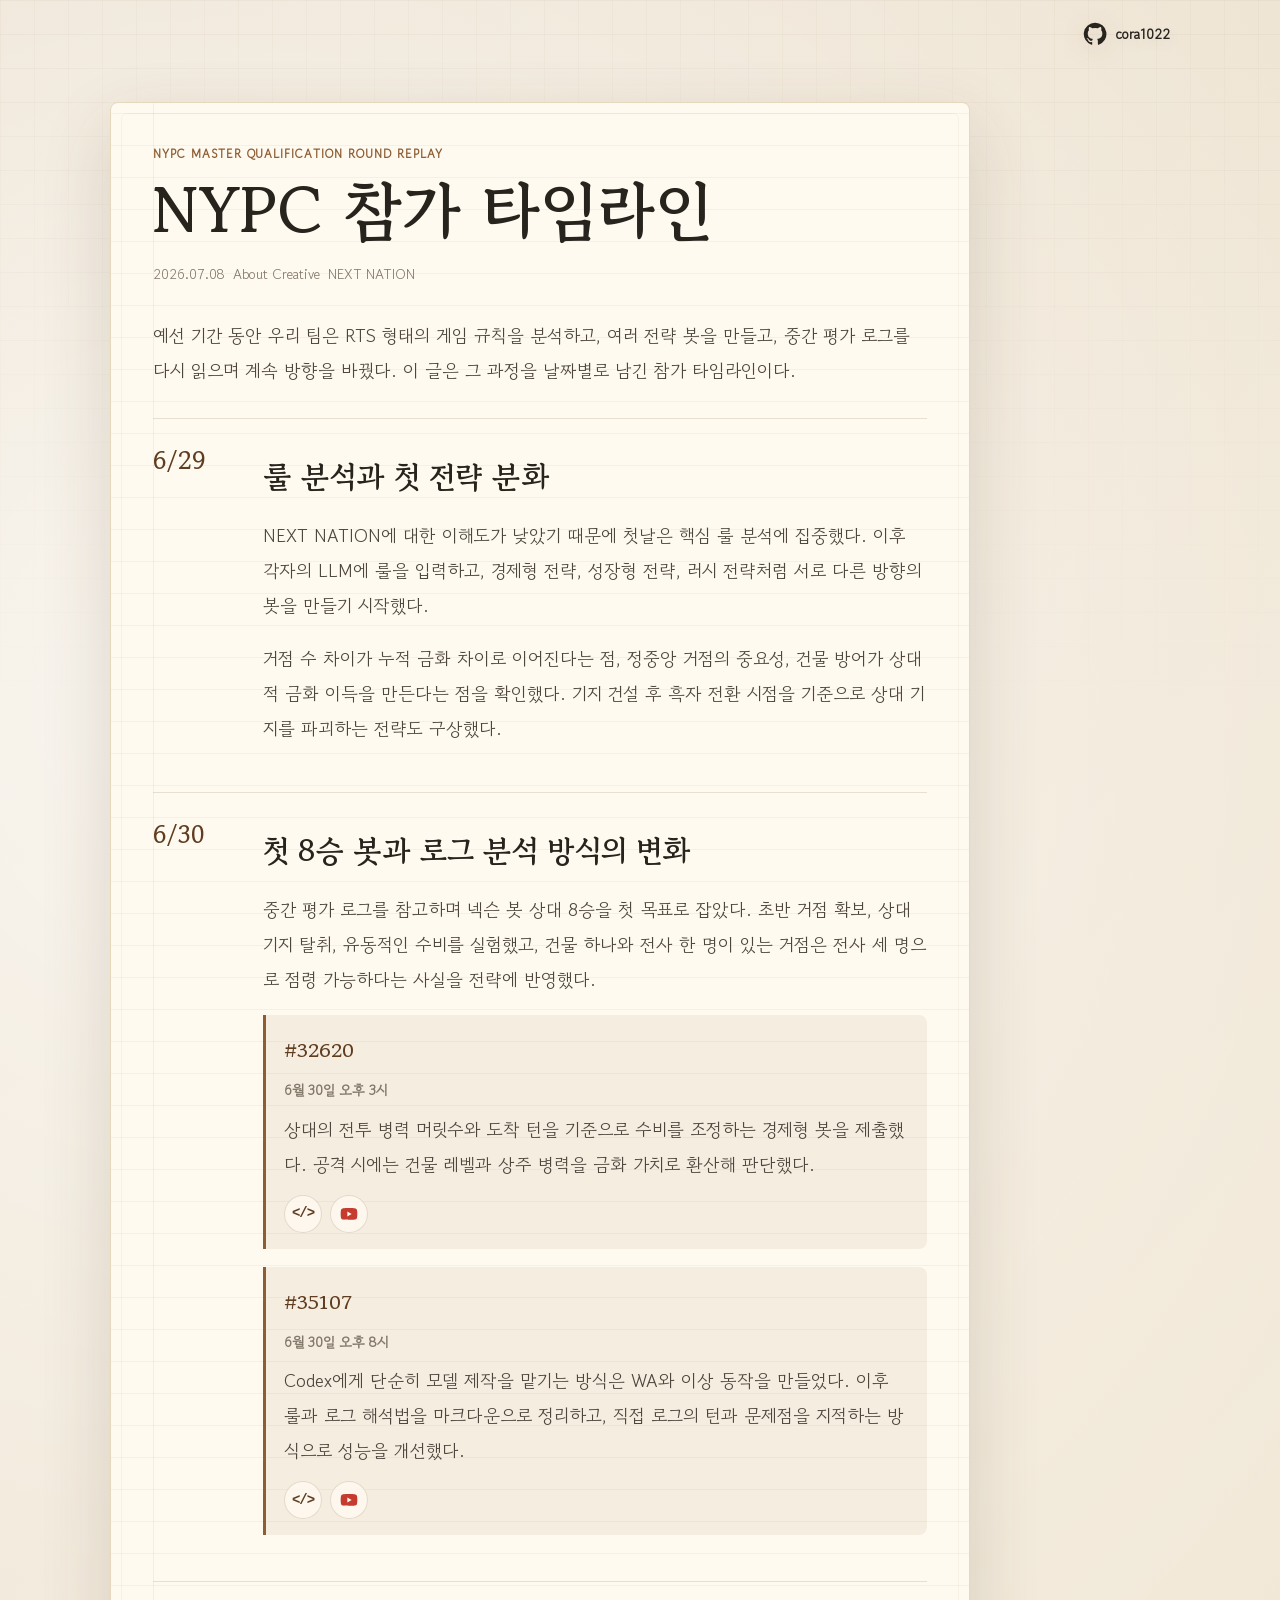
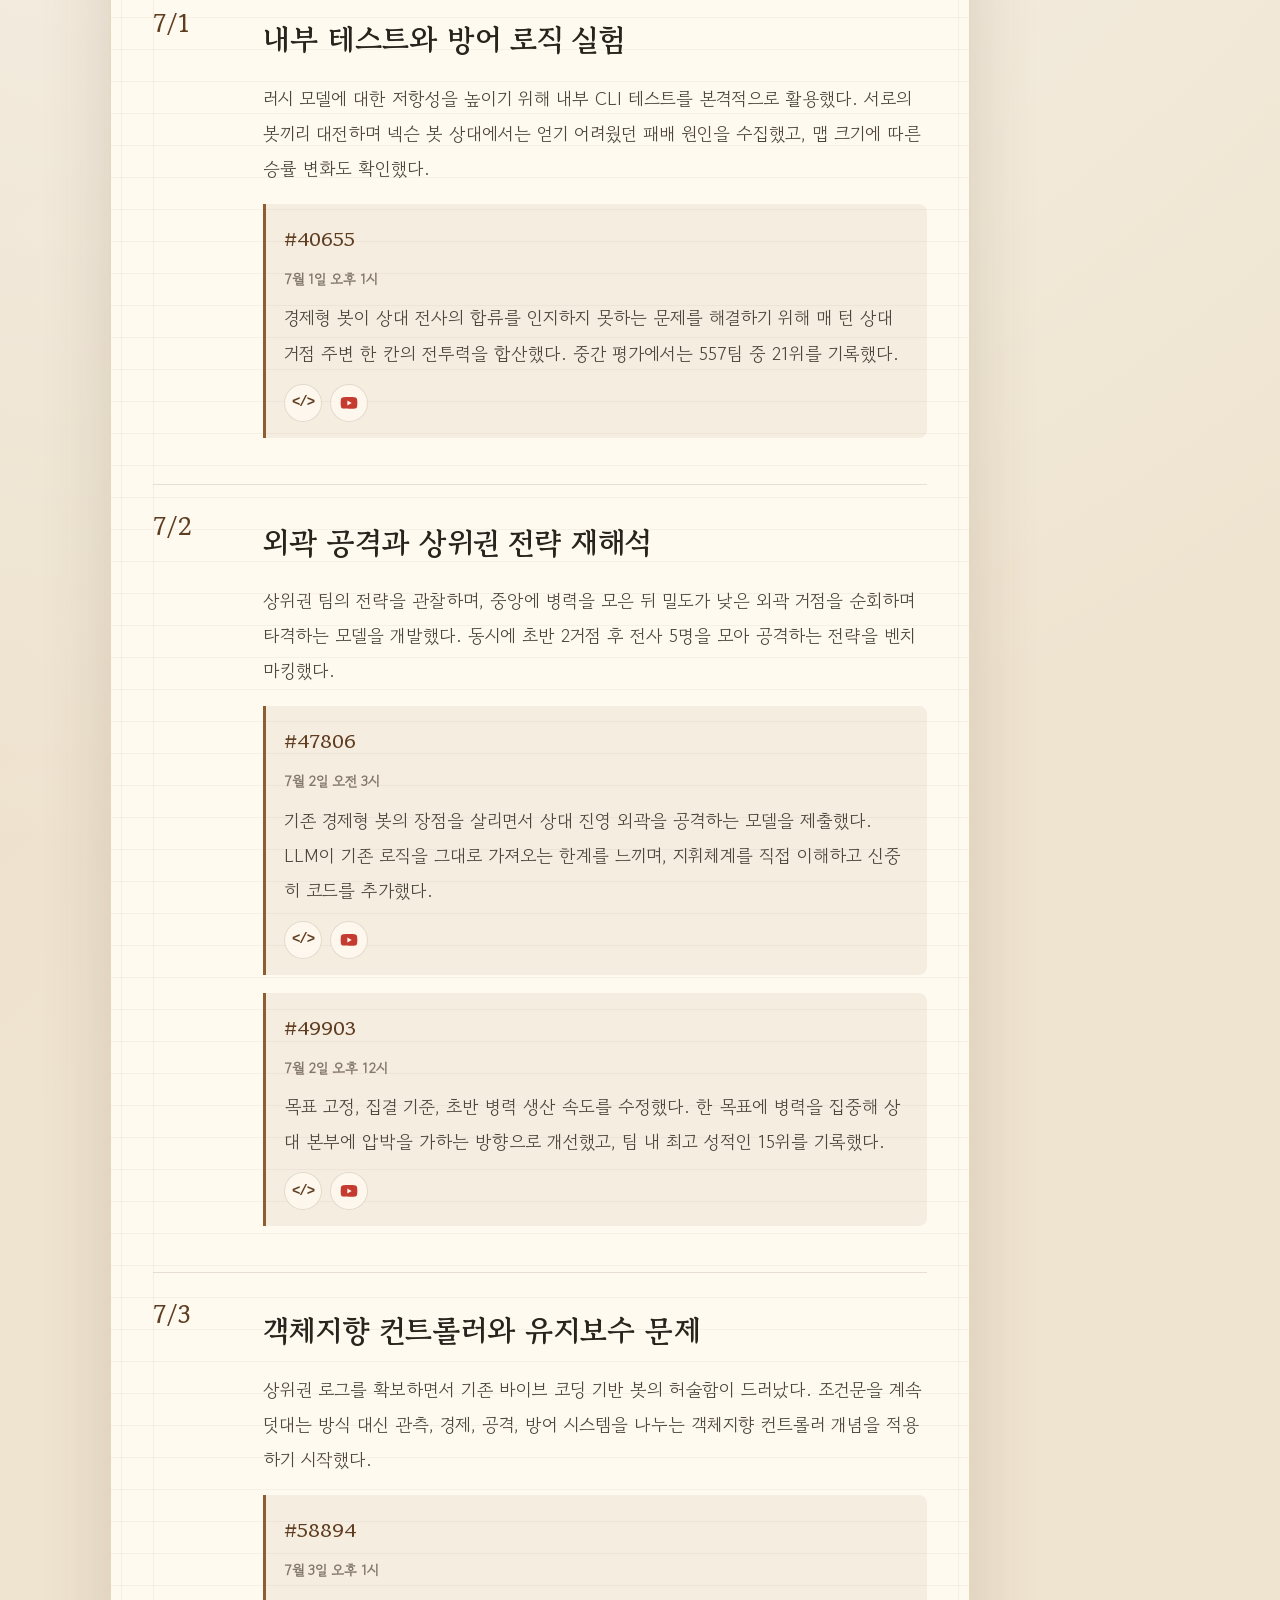
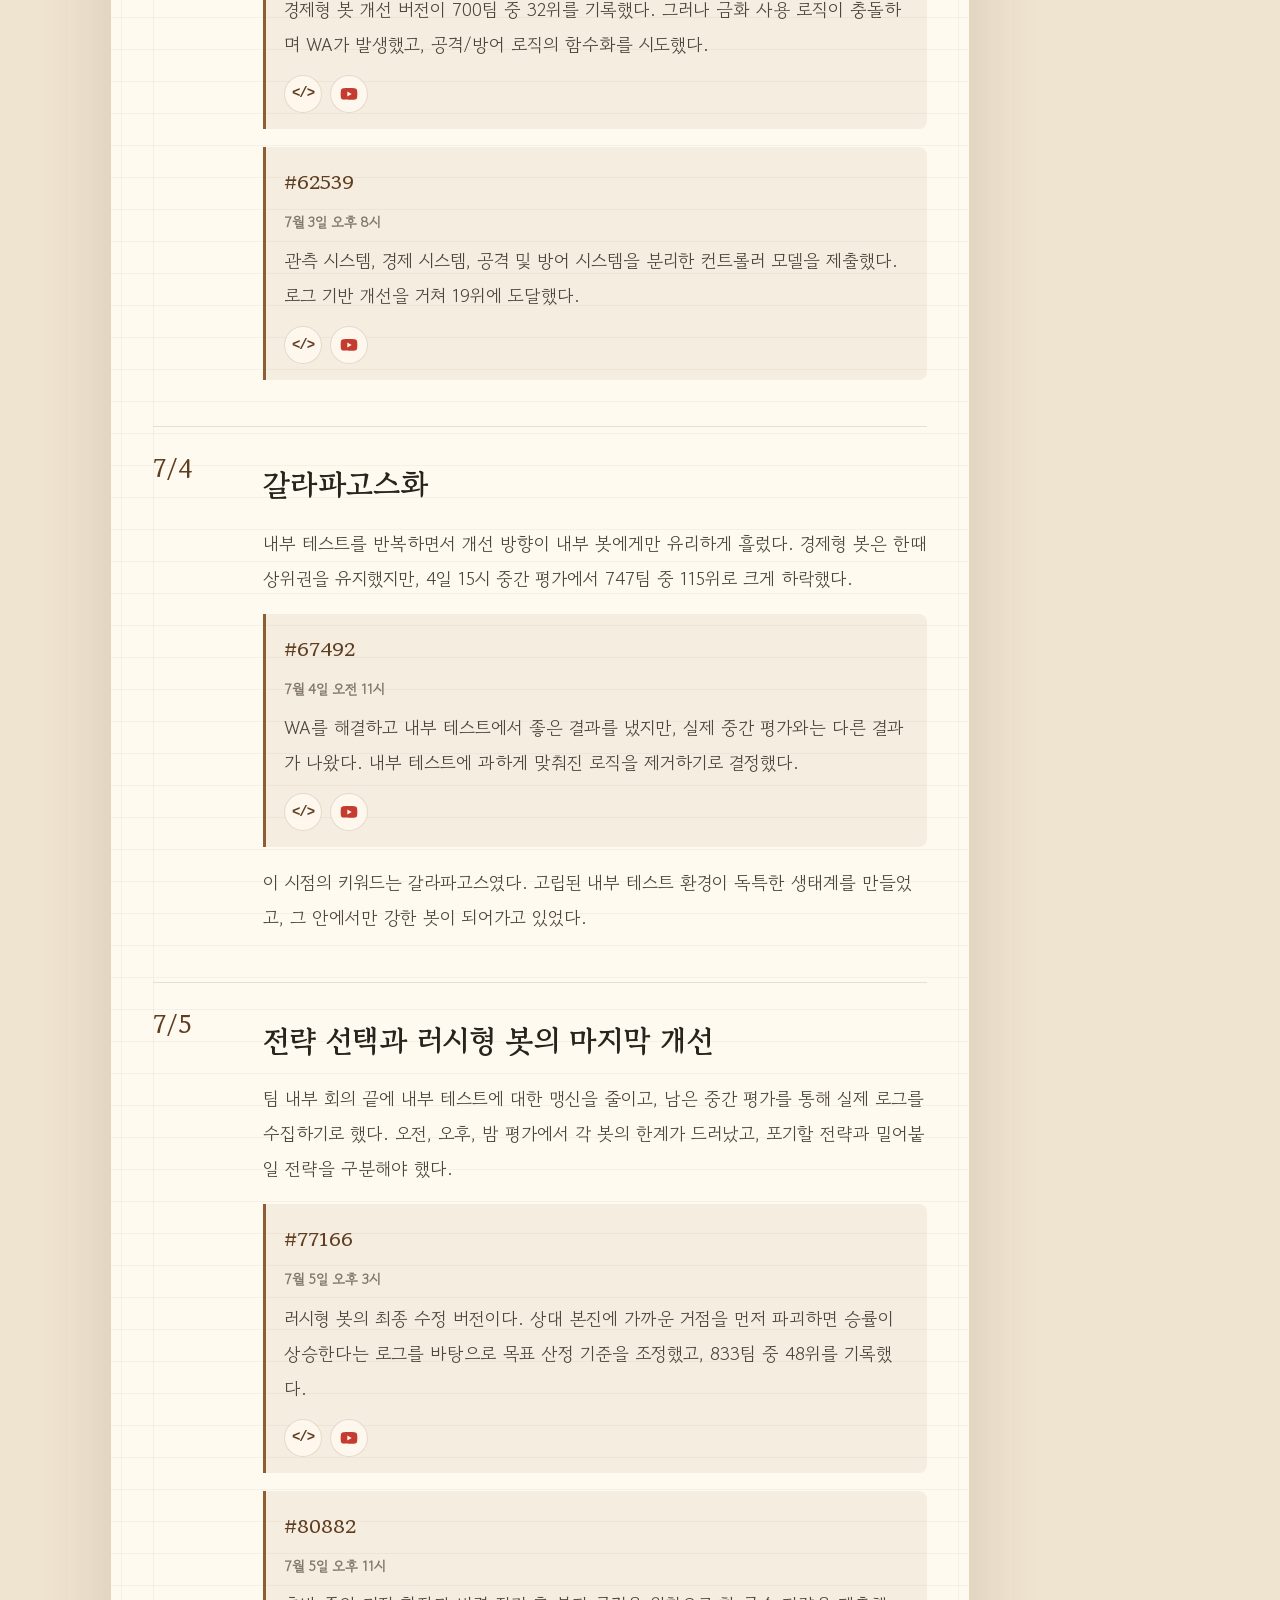
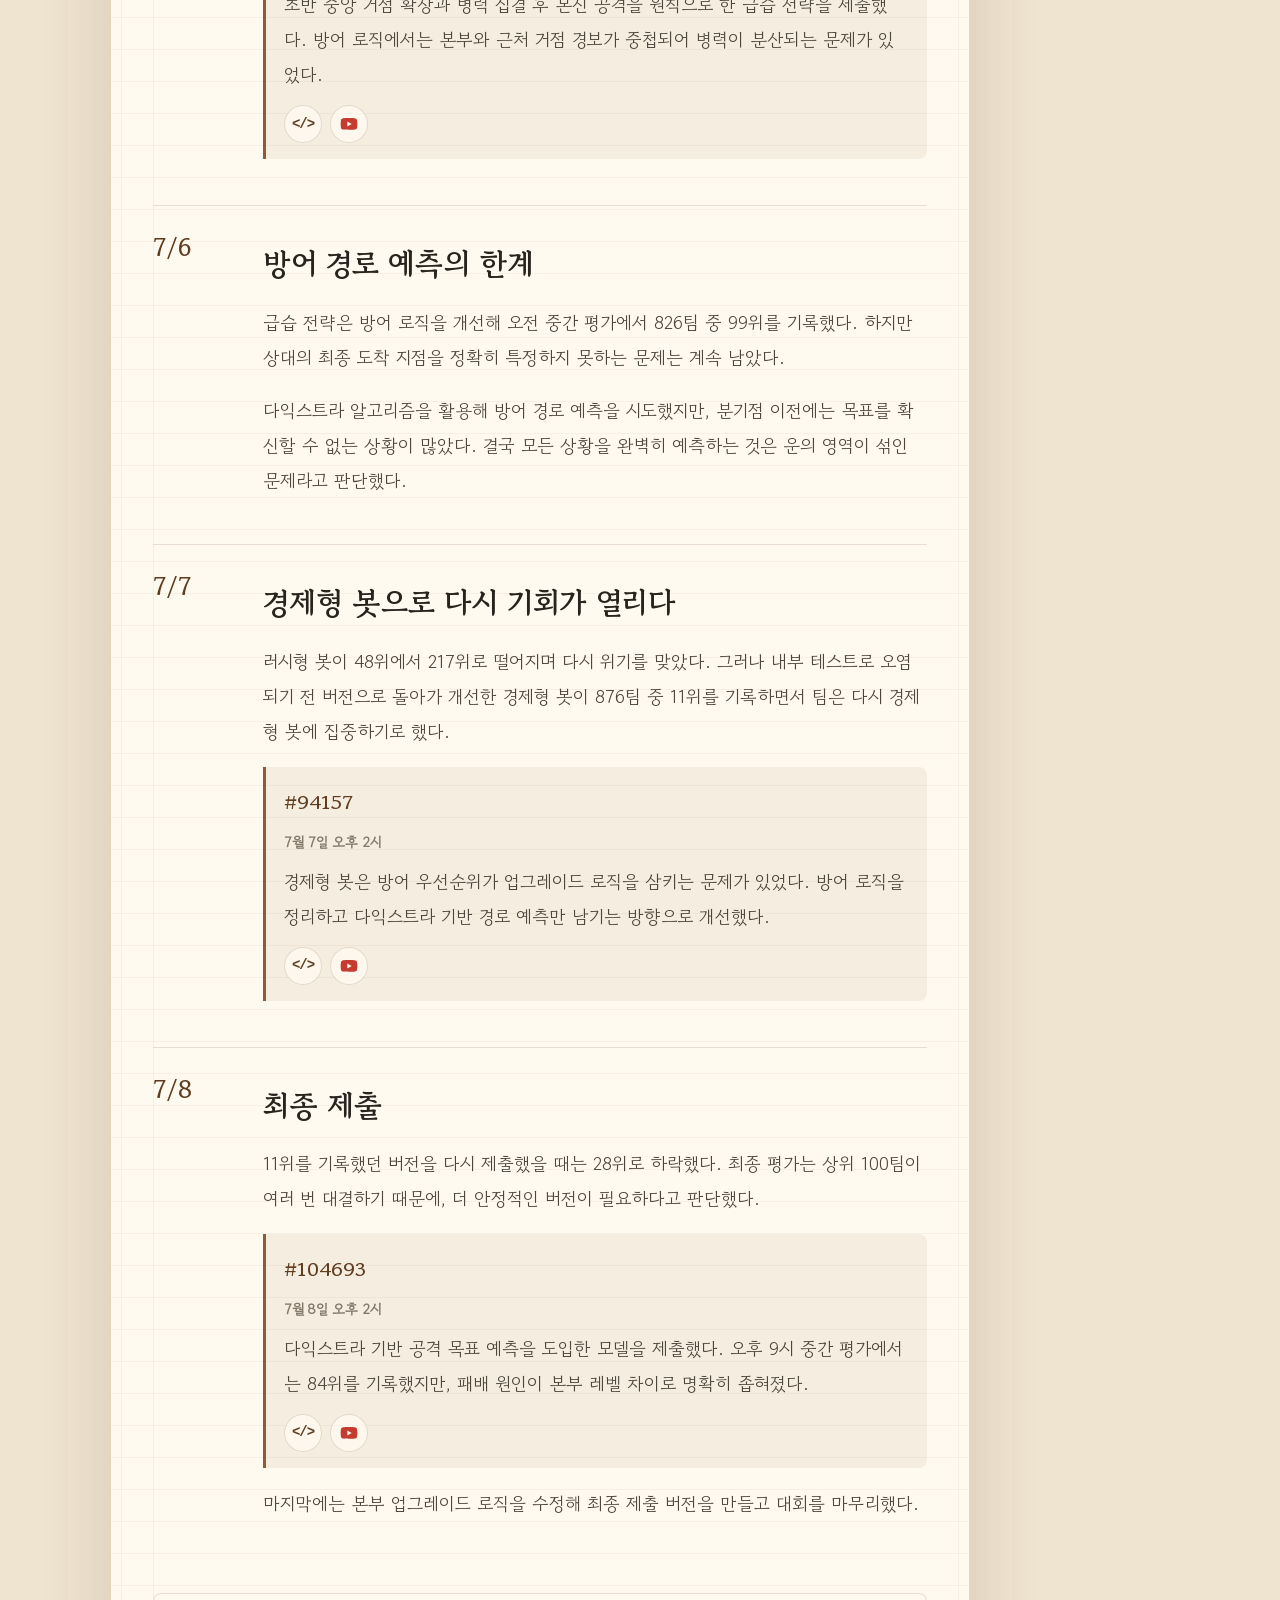
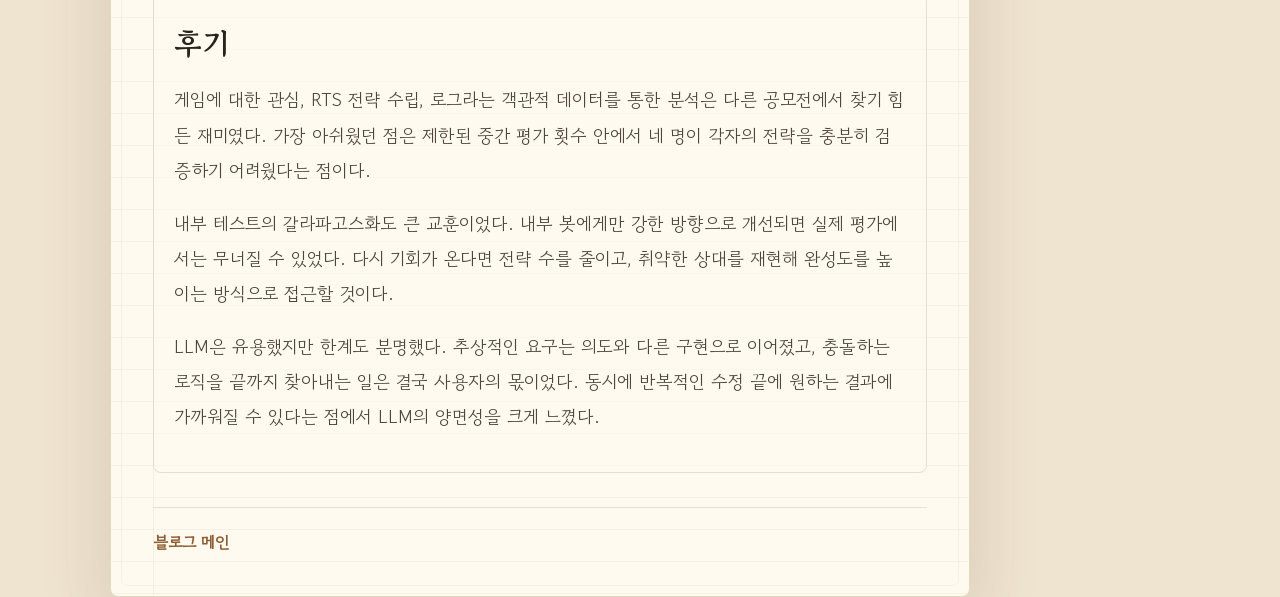
==== posts/nypc-participation-timeline.html @ 834c7047 "Add NYPC timeline assets" ====
<!doctype html>
<html lang="ko">
<head>
  <meta charset="utf-8">
  <meta name="viewport" content="width=device-width, initial-scale=1">
  <title>NYPC 참가 타임라인 - cora1022 개발기록</title>
  <meta name="description" content="NYPC NEXT NATION 예선 참가 과정을 날짜별 타임라인으로 정리한 기록입니다.">
  <link rel="preconnect" href="https://fonts.googleapis.com">
  <link rel="preconnect" href="https://fonts.gstatic.com" crossorigin>
  <link href="https://fonts.googleapis.com/css2?family=Gowun+Batang:wght@400;700&family=Gowun+Dodum&display=swap" rel="stylesheet">
  <link rel="stylesheet" href="../assets/css/blog.css">
  <script defer src="../assets/js/video-modal.js"></script>
</head>
<body class="article-page">
  <header class="site-header">
    <a class="github-brand" href="https://github.com/cora1022" rel="noreferrer" target="_blank" aria-label="cora1022 GitHub">
      <svg viewBox="0 0 24 24" aria-hidden="true">
        <path d="M12 .7a11.3 11.3 0 0 0-3.57 22c.57.1.78-.25.78-.55v-2.16c-3.18.69-3.85-1.35-3.85-1.35-.52-1.31-1.27-1.66-1.27-1.66-1.04-.71.08-.7.08-.7 1.15.08 1.75 1.18 1.75 1.18 1.02 1.75 2.68 1.24 3.33.95.1-.74.4-1.24.72-1.52-2.54-.29-5.21-1.27-5.21-5.64 0-1.25.45-2.27 1.18-3.07-.12-.29-.51-1.46.11-3.03 0 0 .96-.31 3.14 1.17a10.86 10.86 0 0 1 5.72 0c2.18-1.48 3.14-1.17 3.14-1.17.62 1.57.23 2.74.11 3.03.74.8 1.18 1.82 1.18 3.07 0 4.38-2.68 5.35-5.23 5.63.41.36.77 1.06.77 2.14v3.17c0 .3.21.66.79.55A11.3 11.3 0 0 0 12 .7Z"/>
      </svg>
      <span>cora1022</span>
    </a>
  </header>

  <main>
    <article class="paper-panel article">
      <header class="article-header">
        <p class="eyebrow">NYPC Master Qualification Round Replay</p>
        <h1>NYPC 참가 타임라인</h1>
        <div class="article-meta">
          <time datetime="2026-07-08">2026.07.08</time>
          <span>About Creative</span>
          <span>NEXT NATION</span>
        </div>
      </header>

      <div class="article-content">
        <p>예선 기간 동안 우리 팀은 RTS 형태의 게임 규칙을 분석하고, 여러 전략 봇을 만들고, 중간 평가 로그를 다시 읽으며 계속 방향을 바꿨다. 이 글은 그 과정을 날짜별로 남긴 참가 타임라인이다.</p>

        <section class="timeline" aria-label="NYPC 참가 타임라인">
          <article class="timeline-entry">
            <time datetime="2026-06-29">6/29</time>
            <div>
              <h2>룰 분석과 첫 전략 분화</h2>
              <p>NEXT NATION에 대한 이해도가 낮았기 때문에 첫날은 핵심 룰 분석에 집중했다. 이후 각자의 LLM에 룰을 입력하고, 경제형 전략, 성장형 전략, 러시 전략처럼 서로 다른 방향의 봇을 만들기 시작했다.</p>
              <p>거점 수 차이가 누적 금화 차이로 이어진다는 점, 정중앙 거점의 중요성, 건물 방어가 상대적 금화 이득을 만든다는 점을 확인했다. 기지 건설 후 흑자 전환 시점을 기준으로 상대 기지를 파괴하는 전략도 구상했다.</p>
            </div>
          </article>

          <article class="timeline-entry">
            <time datetime="2026-06-30">6/30</time>
            <div>
              <h2>첫 8승 봇과 로그 분석 방식의 변화</h2>
              <p>중간 평가 로그를 참고하며 넥슨 봇 상대 8승을 첫 목표로 잡았다. 초반 거점 확보, 상대 기지 탈취, 유동적인 수비를 실험했고, 건물 하나와 전사 한 명이 있는 거점은 전사 세 명으로 점령 가능하다는 사실을 전략에 반영했다.</p>
              <div class="submission-card">
                <strong>#32620</strong>
                <span>6월 30일 오후 3시</span>
                <p>상대의 전투 병력 머릿수와 도착 턴을 기준으로 수비를 조정하는 경제형 봇을 제출했다. 공격 시에는 건물 레벨과 상주 병력을 금화 가치로 환산해 판단했다.</p>
                <div class="submission-actions">
                  <a class="submission-action" href="../assets/code/32620.cpp" download aria-label="#32620 코드 다운로드"><svg viewBox="0 0 24 24" aria-hidden="true"><path d="M12 3v10.17l3.59-3.58L17 11l-5 5-5-5 1.41-1.41L11 13.17V3h2ZM5 19h14v2H5v-2Z"/></svg></a>
                  <button class="submission-action youtube-action" type="button" data-video-title="#32620 실행 영상" data-video-url="https://youtu.be/u1oa255PkIc" aria-label="#32620 실행 영상 보기"><svg viewBox="0 0 24 24" aria-hidden="true"><path d="M21.6 7.2a2.7 2.7 0 0 0-1.9-1.9C18 4.9 12 4.9 12 4.9s-6 0-7.7.4a2.7 2.7 0 0 0-1.9 1.9A28.2 28.2 0 0 0 2 12a28.2 28.2 0 0 0 .4 4.8 2.7 2.7 0 0 0 1.9 1.9c1.7.4 7.7.4 7.7.4s6 0 7.7-.4a2.7 2.7 0 0 0 1.9-1.9A28.2 28.2 0 0 0 22 12a28.2 28.2 0 0 0-.4-4.8ZM10 15.1V8.9l5.2 3.1L10 15.1Z"/></svg></button>
                </div>
              </div>
              <div class="submission-card">
                <strong>#35107</strong>
                <span>6월 30일 오후 8시</span>
                <p>Codex에게 단순히 모델 제작을 맡기는 방식은 WA와 이상 동작을 만들었다. 이후 룰과 로그 해석법을 마크다운으로 정리하고, 직접 로그의 턴과 문제점을 지적하는 방식으로 성능을 개선했다.</p>
                <div class="submission-actions">
                  <a class="submission-action" href="../assets/code/35107.cpp" download aria-label="#35107 코드 다운로드"><svg viewBox="0 0 24 24" aria-hidden="true"><path d="M12 3v10.17l3.59-3.58L17 11l-5 5-5-5 1.41-1.41L11 13.17V3h2ZM5 19h14v2H5v-2Z"/></svg></a>
                  <button class="submission-action youtube-action" type="button" data-video-title="#35107 실행 영상" data-video-url="https://youtu.be/IdIb3GAVyTU" aria-label="#35107 실행 영상 보기"><svg viewBox="0 0 24 24" aria-hidden="true"><path d="M21.6 7.2a2.7 2.7 0 0 0-1.9-1.9C18 4.9 12 4.9 12 4.9s-6 0-7.7.4a2.7 2.7 0 0 0-1.9 1.9A28.2 28.2 0 0 0 2 12a28.2 28.2 0 0 0 .4 4.8 2.7 2.7 0 0 0 1.9 1.9c1.7.4 7.7.4 7.7.4s6 0 7.7-.4a2.7 2.7 0 0 0 1.9-1.9A28.2 28.2 0 0 0 22 12a28.2 28.2 0 0 0-.4-4.8ZM10 15.1V8.9l5.2 3.1L10 15.1Z"/></svg></button>
                </div>
              </div>
            </div>
          </article>

          <article class="timeline-entry">
            <time datetime="2026-07-01">7/1</time>
            <div>
              <h2>내부 테스트와 방어 로직 실험</h2>
              <p>러시 모델에 대한 저항성을 높이기 위해 내부 CLI 테스트를 본격적으로 활용했다. 서로의 봇끼리 대전하며 넥슨 봇 상대에서는 얻기 어려웠던 패배 원인을 수집했고, 맵 크기에 따른 승률 변화도 확인했다.</p>
              <div class="submission-card">
                <strong>#40655</strong>
                <span>7월 1일 오후 1시</span>
                <p>경제형 봇이 상대 전사의 합류를 인지하지 못하는 문제를 해결하기 위해 매 턴 상대 거점 주변 한 칸의 전투력을 합산했다. 중간 평가에서는 557팀 중 21위를 기록했다.</p>
                <div class="submission-actions">
                  <a class="submission-action" href="../assets/code/40655.cpp" download aria-label="#40655 코드 다운로드"><svg viewBox="0 0 24 24" aria-hidden="true"><path d="M12 3v10.17l3.59-3.58L17 11l-5 5-5-5 1.41-1.41L11 13.17V3h2ZM5 19h14v2H5v-2Z"/></svg></a>
                  <button class="submission-action youtube-action" type="button" data-video-title="#40655 실행 영상" data-video-url="https://youtu.be/dRQTCS7ou3M" aria-label="#40655 실행 영상 보기"><svg viewBox="0 0 24 24" aria-hidden="true"><path d="M21.6 7.2a2.7 2.7 0 0 0-1.9-1.9C18 4.9 12 4.9 12 4.9s-6 0-7.7.4a2.7 2.7 0 0 0-1.9 1.9A28.2 28.2 0 0 0 2 12a28.2 28.2 0 0 0 .4 4.8 2.7 2.7 0 0 0 1.9 1.9c1.7.4 7.7.4 7.7.4s6 0 7.7-.4a2.7 2.7 0 0 0 1.9-1.9A28.2 28.2 0 0 0 22 12a28.2 28.2 0 0 0-.4-4.8ZM10 15.1V8.9l5.2 3.1L10 15.1Z"/></svg></button>
                </div>
              </div>
            </div>
          </article>

          <article class="timeline-entry">
            <time datetime="2026-07-02">7/2</time>
            <div>
              <h2>외곽 공격과 상위권 전략 재해석</h2>
              <p>상위권 팀의 전략을 관찰하며, 중앙에 병력을 모은 뒤 밀도가 낮은 외곽 거점을 순회하며 타격하는 모델을 개발했다. 동시에 초반 2거점 후 전사 5명을 모아 공격하는 전략을 벤치마킹했다.</p>
              <div class="submission-card">
                <strong>#47806</strong>
                <span>7월 2일 오전 3시</span>
                <p>기존 경제형 봇의 장점을 살리면서 상대 진영 외곽을 공격하는 모델을 제출했다. LLM이 기존 로직을 그대로 가져오는 한계를 느끼며, 지휘체계를 직접 이해하고 신중히 코드를 추가했다.</p>
                <div class="submission-actions">
                  <a class="submission-action" href="../assets/code/47806.cpp" download aria-label="#47806 코드 다운로드"><svg viewBox="0 0 24 24" aria-hidden="true"><path d="M12 3v10.17l3.59-3.58L17 11l-5 5-5-5 1.41-1.41L11 13.17V3h2ZM5 19h14v2H5v-2Z"/></svg></a>
                  <button class="submission-action youtube-action" type="button" data-video-title="#47806 실행 영상" data-video-url="https://youtu.be/S6ENXrdj-ic" aria-label="#47806 실행 영상 보기"><svg viewBox="0 0 24 24" aria-hidden="true"><path d="M21.6 7.2a2.7 2.7 0 0 0-1.9-1.9C18 4.9 12 4.9 12 4.9s-6 0-7.7.4a2.7 2.7 0 0 0-1.9 1.9A28.2 28.2 0 0 0 2 12a28.2 28.2 0 0 0 .4 4.8 2.7 2.7 0 0 0 1.9 1.9c1.7.4 7.7.4 7.7.4s6 0 7.7-.4a2.7 2.7 0 0 0 1.9-1.9A28.2 28.2 0 0 0 22 12a28.2 28.2 0 0 0-.4-4.8ZM10 15.1V8.9l5.2 3.1L10 15.1Z"/></svg></button>
                </div>
              </div>
              <div class="submission-card">
                <strong>#49903</strong>
                <span>7월 2일 오후 12시</span>
                <p>목표 고정, 집결 기준, 초반 병력 생산 속도를 수정했다. 한 목표에 병력을 집중해 상대 본부에 압박을 가하는 방향으로 개선했고, 팀 내 최고 성적인 15위를 기록했다.</p>
                <div class="submission-actions">
                  <a class="submission-action" href="../assets/code/49903.cpp" download aria-label="#49903 코드 다운로드"><svg viewBox="0 0 24 24" aria-hidden="true"><path d="M12 3v10.17l3.59-3.58L17 11l-5 5-5-5 1.41-1.41L11 13.17V3h2ZM5 19h14v2H5v-2Z"/></svg></a>
                  <button class="submission-action youtube-action" type="button" data-video-title="#49903 실행 영상" data-video-url="https://youtu.be/5yHiFvg-ekA" aria-label="#49903 실행 영상 보기"><svg viewBox="0 0 24 24" aria-hidden="true"><path d="M21.6 7.2a2.7 2.7 0 0 0-1.9-1.9C18 4.9 12 4.9 12 4.9s-6 0-7.7.4a2.7 2.7 0 0 0-1.9 1.9A28.2 28.2 0 0 0 2 12a28.2 28.2 0 0 0 .4 4.8 2.7 2.7 0 0 0 1.9 1.9c1.7.4 7.7.4 7.7.4s6 0 7.7-.4a2.7 2.7 0 0 0 1.9-1.9A28.2 28.2 0 0 0 22 12a28.2 28.2 0 0 0-.4-4.8ZM10 15.1V8.9l5.2 3.1L10 15.1Z"/></svg></button>
                </div>
              </div>
            </div>
          </article>

          <article class="timeline-entry">
            <time datetime="2026-07-03">7/3</time>
            <div>
              <h2>객체지향 컨트롤러와 유지보수 문제</h2>
              <p>상위권 로그를 확보하면서 기존 바이브 코딩 기반 봇의 허술함이 드러났다. 조건문을 계속 덧대는 방식 대신 관측, 경제, 공격, 방어 시스템을 나누는 객체지향 컨트롤러 개념을 적용하기 시작했다.</p>
              <div class="submission-card">
                <strong>#58894</strong>
                <span>7월 3일 오후 1시</span>
                <p>경제형 봇 개선 버전이 700팀 중 32위를 기록했다. 그러나 금화 사용 로직이 충돌하며 WA가 발생했고, 공격/방어 로직의 함수화를 시도했다.</p>
                <div class="submission-actions">
                  <a class="submission-action" href="../assets/code/58894.cpp" download aria-label="#58894 코드 다운로드"><svg viewBox="0 0 24 24" aria-hidden="true"><path d="M12 3v10.17l3.59-3.58L17 11l-5 5-5-5 1.41-1.41L11 13.17V3h2ZM5 19h14v2H5v-2Z"/></svg></a>
                  <button class="submission-action youtube-action" type="button" data-video-title="#58894 실행 영상" data-video-url="https://youtu.be/KVw25dulrV0" aria-label="#58894 실행 영상 보기"><svg viewBox="0 0 24 24" aria-hidden="true"><path d="M21.6 7.2a2.7 2.7 0 0 0-1.9-1.9C18 4.9 12 4.9 12 4.9s-6 0-7.7.4a2.7 2.7 0 0 0-1.9 1.9A28.2 28.2 0 0 0 2 12a28.2 28.2 0 0 0 .4 4.8 2.7 2.7 0 0 0 1.9 1.9c1.7.4 7.7.4 7.7.4s6 0 7.7-.4a2.7 2.7 0 0 0 1.9-1.9A28.2 28.2 0 0 0 22 12a28.2 28.2 0 0 0-.4-4.8ZM10 15.1V8.9l5.2 3.1L10 15.1Z"/></svg></button>
                </div>
              </div>
              <div class="submission-card">
                <strong>#62539</strong>
                <span>7월 3일 오후 8시</span>
                <p>관측 시스템, 경제 시스템, 공격 및 방어 시스템을 분리한 컨트롤러 모델을 제출했다. 로그 기반 개선을 거쳐 19위에 도달했다.</p>
                <div class="submission-actions">
                  <a class="submission-action" href="../assets/code/62539.cpp" download aria-label="#62539 코드 다운로드"><svg viewBox="0 0 24 24" aria-hidden="true"><path d="M12 3v10.17l3.59-3.58L17 11l-5 5-5-5 1.41-1.41L11 13.17V3h2ZM5 19h14v2H5v-2Z"/></svg></a>
                  <button class="submission-action youtube-action" type="button" data-video-title="#62539 실행 영상" data-video-url="https://youtu.be/4rEVLOkYw14" aria-label="#62539 실행 영상 보기"><svg viewBox="0 0 24 24" aria-hidden="true"><path d="M21.6 7.2a2.7 2.7 0 0 0-1.9-1.9C18 4.9 12 4.9 12 4.9s-6 0-7.7.4a2.7 2.7 0 0 0-1.9 1.9A28.2 28.2 0 0 0 2 12a28.2 28.2 0 0 0 .4 4.8 2.7 2.7 0 0 0 1.9 1.9c1.7.4 7.7.4 7.7.4s6 0 7.7-.4a2.7 2.7 0 0 0 1.9-1.9A28.2 28.2 0 0 0 22 12a28.2 28.2 0 0 0-.4-4.8ZM10 15.1V8.9l5.2 3.1L10 15.1Z"/></svg></button>
                </div>
              </div>
            </div>
          </article>

          <article class="timeline-entry">
            <time datetime="2026-07-04">7/4</time>
            <div>
              <h2>갈라파고스화</h2>
              <p>내부 테스트를 반복하면서 개선 방향이 내부 봇에게만 유리하게 흘렀다. 경제형 봇은 한때 상위권을 유지했지만, 4일 15시 중간 평가에서 747팀 중 115위로 크게 하락했다.</p>
              <div class="submission-card">
                <strong>#67492</strong>
                <span>7월 4일 오전 11시</span>
                <p>WA를 해결하고 내부 테스트에서 좋은 결과를 냈지만, 실제 중간 평가와는 다른 결과가 나왔다. 내부 테스트에 과하게 맞춰진 로직을 제거하기로 결정했다.</p>
                <div class="submission-actions">
                  <a class="submission-action" href="../assets/code/67492.cpp" download aria-label="#67492 코드 다운로드"><svg viewBox="0 0 24 24" aria-hidden="true"><path d="M12 3v10.17l3.59-3.58L17 11l-5 5-5-5 1.41-1.41L11 13.17V3h2ZM5 19h14v2H5v-2Z"/></svg></a>
                  <button class="submission-action youtube-action" type="button" data-video-title="#67492 실행 영상" data-video-url="https://youtu.be/mfugsXZlfJg" aria-label="#67492 실행 영상 보기"><svg viewBox="0 0 24 24" aria-hidden="true"><path d="M21.6 7.2a2.7 2.7 0 0 0-1.9-1.9C18 4.9 12 4.9 12 4.9s-6 0-7.7.4a2.7 2.7 0 0 0-1.9 1.9A28.2 28.2 0 0 0 2 12a28.2 28.2 0 0 0 .4 4.8 2.7 2.7 0 0 0 1.9 1.9c1.7.4 7.7.4 7.7.4s6 0 7.7-.4a2.7 2.7 0 0 0 1.9-1.9A28.2 28.2 0 0 0 22 12a28.2 28.2 0 0 0-.4-4.8ZM10 15.1V8.9l5.2 3.1L10 15.1Z"/></svg></button>
                </div>
              </div>
              <p>이 시점의 키워드는 갈라파고스였다. 고립된 내부 테스트 환경이 독특한 생태계를 만들었고, 그 안에서만 강한 봇이 되어가고 있었다.</p>
            </div>
          </article>

          <article class="timeline-entry">
            <time datetime="2026-07-05">7/5</time>
            <div>
              <h2>전략 선택과 러시형 봇의 마지막 개선</h2>
              <p>팀 내부 회의 끝에 내부 테스트에 대한 맹신을 줄이고, 남은 중간 평가를 통해 실제 로그를 수집하기로 했다. 오전, 오후, 밤 평가에서 각 봇의 한계가 드러났고, 포기할 전략과 밀어붙일 전략을 구분해야 했다.</p>
              <div class="submission-card">
                <strong>#77166</strong>
                <span>7월 5일 오후 3시</span>
                <p>러시형 봇의 최종 수정 버전이다. 상대 본진에 가까운 거점을 먼저 파괴하면 승률이 상승한다는 로그를 바탕으로 목표 산정 기준을 조정했고, 833팀 중 48위를 기록했다.</p>
                <div class="submission-actions">
                  <a class="submission-action" href="../assets/code/77166.cpp" download aria-label="#77166 코드 다운로드"><svg viewBox="0 0 24 24" aria-hidden="true"><path d="M12 3v10.17l3.59-3.58L17 11l-5 5-5-5 1.41-1.41L11 13.17V3h2ZM5 19h14v2H5v-2Z"/></svg></a>
                  <button class="submission-action youtube-action" type="button" data-video-title="#77166 실행 영상" data-video-url="https://youtu.be/_AIbUwP-_ZE" aria-label="#77166 실행 영상 보기"><svg viewBox="0 0 24 24" aria-hidden="true"><path d="M21.6 7.2a2.7 2.7 0 0 0-1.9-1.9C18 4.9 12 4.9 12 4.9s-6 0-7.7.4a2.7 2.7 0 0 0-1.9 1.9A28.2 28.2 0 0 0 2 12a28.2 28.2 0 0 0 .4 4.8 2.7 2.7 0 0 0 1.9 1.9c1.7.4 7.7.4 7.7.4s6 0 7.7-.4a2.7 2.7 0 0 0 1.9-1.9A28.2 28.2 0 0 0 22 12a28.2 28.2 0 0 0-.4-4.8ZM10 15.1V8.9l5.2 3.1L10 15.1Z"/></svg></button>
                </div>
              </div>
              <div class="submission-card">
                <strong>#80882</strong>
                <span>7월 5일 오후 11시</span>
                <p>초반 중앙 거점 확장과 병력 집결 후 본진 공격을 원칙으로 한 급습 전략을 제출했다. 방어 로직에서는 본부와 근처 거점 경보가 중첩되어 병력이 분산되는 문제가 있었다.</p>
                <div class="submission-actions">
                  <a class="submission-action" href="../assets/code/80882.cpp" download aria-label="#80882 코드 다운로드"><svg viewBox="0 0 24 24" aria-hidden="true"><path d="M12 3v10.17l3.59-3.58L17 11l-5 5-5-5 1.41-1.41L11 13.17V3h2ZM5 19h14v2H5v-2Z"/></svg></a>
                  <button class="submission-action youtube-action" type="button" data-video-title="#80882 실행 영상" data-video-url="https://youtu.be/E3wvSn1mFn0" aria-label="#80882 실행 영상 보기"><svg viewBox="0 0 24 24" aria-hidden="true"><path d="M21.6 7.2a2.7 2.7 0 0 0-1.9-1.9C18 4.9 12 4.9 12 4.9s-6 0-7.7.4a2.7 2.7 0 0 0-1.9 1.9A28.2 28.2 0 0 0 2 12a28.2 28.2 0 0 0 .4 4.8 2.7 2.7 0 0 0 1.9 1.9c1.7.4 7.7.4 7.7.4s6 0 7.7-.4a2.7 2.7 0 0 0 1.9-1.9A28.2 28.2 0 0 0 22 12a28.2 28.2 0 0 0-.4-4.8ZM10 15.1V8.9l5.2 3.1L10 15.1Z"/></svg></button>
                </div>
              </div>
            </div>
          </article>

          <article class="timeline-entry">
            <time datetime="2026-07-06">7/6</time>
            <div>
              <h2>방어 경로 예측의 한계</h2>
              <p>급습 전략은 방어 로직을 개선해 오전 중간 평가에서 826팀 중 99위를 기록했다. 하지만 상대의 최종 도착 지점을 정확히 특정하지 못하는 문제는 계속 남았다.</p>
              <p>다익스트라 알고리즘을 활용해 방어 경로 예측을 시도했지만, 분기점 이전에는 목표를 확신할 수 없는 상황이 많았다. 결국 모든 상황을 완벽히 예측하는 것은 운의 영역이 섞인 문제라고 판단했다.</p>
            </div>
          </article>

          <article class="timeline-entry">
            <time datetime="2026-07-07">7/7</time>
            <div>
              <h2>경제형 봇으로 다시 기회가 열리다</h2>
              <p>러시형 봇이 48위에서 217위로 떨어지며 다시 위기를 맞았다. 그러나 내부 테스트로 오염되기 전 버전으로 돌아가 개선한 경제형 봇이 876팀 중 11위를 기록하면서 팀은 다시 경제형 봇에 집중하기로 했다.</p>
              <div class="submission-card">
                <strong>#94157</strong>
                <span>7월 7일 오후 2시</span>
                <p>경제형 봇은 방어 우선순위가 업그레이드 로직을 삼키는 문제가 있었다. 방어 로직을 정리하고 다익스트라 기반 경로 예측만 남기는 방향으로 개선했다.</p>
                <div class="submission-actions">
                  <a class="submission-action" href="../assets/code/94157.cpp" download aria-label="#94157 코드 다운로드"><svg viewBox="0 0 24 24" aria-hidden="true"><path d="M12 3v10.17l3.59-3.58L17 11l-5 5-5-5 1.41-1.41L11 13.17V3h2ZM5 19h14v2H5v-2Z"/></svg></a>
                  <button class="submission-action youtube-action" type="button" data-video-title="#94157 실행 영상" aria-label="#94157 실행 영상 보기"><svg viewBox="0 0 24 24" aria-hidden="true"><path d="M21.6 7.2a2.7 2.7 0 0 0-1.9-1.9C18 4.9 12 4.9 12 4.9s-6 0-7.7.4a2.7 2.7 0 0 0-1.9 1.9A28.2 28.2 0 0 0 2 12a28.2 28.2 0 0 0 .4 4.8 2.7 2.7 0 0 0 1.9 1.9c1.7.4 7.7.4 7.7.4s6 0 7.7-.4a2.7 2.7 0 0 0 1.9-1.9A28.2 28.2 0 0 0 22 12a28.2 28.2 0 0 0-.4-4.8ZM10 15.1V8.9l5.2 3.1L10 15.1Z"/></svg></button>
                </div>
              </div>
            </div>
          </article>

          <article class="timeline-entry">
            <time datetime="2026-07-08">7/8</time>
            <div>
              <h2>최종 제출</h2>
              <p>11위를 기록했던 버전을 다시 제출했을 때는 28위로 하락했다. 최종 평가는 상위 100팀이 여러 번 대결하기 때문에, 더 안정적인 버전이 필요하다고 판단했다.</p>
              <div class="submission-card">
                <strong>#104693</strong>
                <span>7월 8일 오후 2시</span>
                <p>다익스트라 기반 공격 목표 예측을 도입한 모델을 제출했다. 오후 9시 중간 평가에서는 84위를 기록했지만, 패배 원인이 본부 레벨 차이로 명확히 좁혀졌다.</p>
                <div class="submission-actions">
                  <a class="submission-action" href="../assets/code/104693.cpp" download aria-label="#104693 코드 다운로드"><svg viewBox="0 0 24 24" aria-hidden="true"><path d="M12 3v10.17l3.59-3.58L17 11l-5 5-5-5 1.41-1.41L11 13.17V3h2ZM5 19h14v2H5v-2Z"/></svg></a>
                  <button class="submission-action youtube-action" type="button" data-video-title="#104693 실행 영상" aria-label="#104693 실행 영상 보기"><svg viewBox="0 0 24 24" aria-hidden="true"><path d="M21.6 7.2a2.7 2.7 0 0 0-1.9-1.9C18 4.9 12 4.9 12 4.9s-6 0-7.7.4a2.7 2.7 0 0 0-1.9 1.9A28.2 28.2 0 0 0 2 12a28.2 28.2 0 0 0 .4 4.8 2.7 2.7 0 0 0 1.9 1.9c1.7.4 7.7.4 7.7.4s6 0 7.7-.4a2.7 2.7 0 0 0 1.9-1.9A28.2 28.2 0 0 0 22 12a28.2 28.2 0 0 0-.4-4.8ZM10 15.1V8.9l5.2 3.1L10 15.1Z"/></svg></button>
                </div>
              </div>
              <p>마지막에는 본부 업그레이드 로직을 수정해 최종 제출 버전을 만들고 대회를 마무리했다.</p>
            </div>
          </article>
        </section>

        <section class="note-box" aria-labelledby="after-note">
          <h2 id="after-note">후기</h2>
          <p>게임에 대한 관심, RTS 전략 수립, 로그라는 객관적 데이터를 통한 분석은 다른 공모전에서 찾기 힘든 재미였다. 가장 아쉬웠던 점은 제한된 중간 평가 횟수 안에서 네 명이 각자의 전략을 충분히 검증하기 어려웠다는 점이다.</p>
          <p>내부 테스트의 갈라파고스화도 큰 교훈이었다. 내부 봇에게만 강한 방향으로 개선되면 실제 평가에서는 무너질 수 있었다. 다시 기회가 온다면 전략 수를 줄이고, 취약한 상대를 재현해 완성도를 높이는 방식으로 접근할 것이다.</p>
          <p>LLM은 유용했지만 한계도 분명했다. 추상적인 요구는 의도와 다른 구현으로 이어졌고, 충돌하는 로직을 끝까지 찾아내는 일은 결국 사용자의 몫이었다. 동시에 반복적인 수정 끝에 원하는 결과에 가까워질 수 있다는 점에서 LLM의 양면성을 크게 느꼈다.</p>
        </section>
      </div>
      <footer class="article-actions">
        <a class="text-link" href="../">블로그 메인</a>
      </footer>
    </article>
  </main>
  <dialog class="video-dialog" data-video-dialog aria-labelledby="video-dialog-title">
    <div class="video-dialog-panel">
      <header>
        <h2 id="video-dialog-title">실행 영상</h2>
        <button type="button" class="video-dialog-close" data-video-close aria-label="모달 닫기">×</button>
      </header>
      <div class="video-frame" data-video-frame>
        <p>영상 링크를 추후 업데이트할 예정입니다.</p>
      </div>
    </div>
  </dialog>
</body>
</html>
---- assets/css/blog.css ----
:root {
  color-scheme: light;
  --ink: #27231d;
  --body: #4d463c;
  --muted: #83796b;
  --paper: #fffaf0;
  --paper-soft: #fbf2df;
  --paper-edge: #e6d8bd;
  --desk: #efe4d0;
  --accent: #8d5d33;
  --accent-strong: #5f3d20;
  --shadow: 0 26px 70px rgba(79, 56, 30, 0.16);
  --radius: 8px;
}

* {
  box-sizing: border-box;
}

html {
  scroll-behavior: smooth;
}

body {
  min-width: 320px;
  margin: 0;
  background:
    radial-gradient(circle at 18% 10%, rgba(255, 255, 255, 0.72), transparent 28%),
    linear-gradient(135deg, rgba(141, 93, 51, 0.08), transparent 34%),
    var(--desk);
  color: var(--body);
  font-family: "Gowun Dodum", system-ui, -apple-system, BlinkMacSystemFont, "Segoe UI", sans-serif;
  letter-spacing: 0;
}

body::before {
  position: fixed;
  inset: 0;
  z-index: -1;
  pointer-events: none;
  content: "";
  background-image:
    linear-gradient(rgba(95, 61, 32, 0.035) 1px, transparent 1px),
    linear-gradient(90deg, rgba(95, 61, 32, 0.025) 1px, transparent 1px);
  background-size: 34px 34px;
  mask-image: linear-gradient(to bottom, black, transparent 82%);
}

a {
  color: inherit;
}

.site-header,
.site-footer,
main {
  width: min(1060px, calc(100% - 36px));
  margin: 0 auto;
}

.site-header {
  display: flex;
  align-items: center;
  justify-content: flex-end;
  gap: 18px;
  padding: 22px 0 14px;
}

.github-brand,
.site-footer {
  font-size: 14px;
  font-weight: 700;
}

.github-brand {
  display: inline-flex;
  align-items: center;
  gap: 9px;
  color: var(--ink);
  text-decoration: none;
  text-shadow: 0 5px 14px rgba(79, 56, 30, 0.14);
  transition: color 160ms ease, text-shadow 160ms ease;
}

.github-brand svg {
  width: 24px;
  height: 24px;
  fill: currentColor;
  filter: drop-shadow(0 5px 12px rgba(79, 56, 30, 0.16));
  transition: filter 160ms ease;
}

.site-footer a,
.text-link {
  text-decoration: none;
}

.github-brand:hover,
.github-brand:focus-visible,
.site-footer a:hover,
.text-link:hover {
  color: var(--accent-strong);
}

.github-brand:hover,
.github-brand:focus-visible {
  text-shadow:
    0 8px 18px rgba(79, 56, 30, 0.2),
    0 0 12px rgba(141, 93, 51, 0.16);
}

.github-brand:hover svg,
.github-brand:focus-visible svg {
  filter:
    drop-shadow(0 8px 16px rgba(79, 56, 30, 0.24))
    drop-shadow(0 0 10px rgba(141, 93, 51, 0.16));
}

.journal-hero {
  padding: 64px 0 34px;
}

.eyebrow {
  margin: 0 0 10px;
  color: var(--accent);
  font-size: 12px;
  font-weight: 700;
  letter-spacing: 0.08em;
  text-transform: uppercase;
}

h1,
h2,
h3 {
  margin: 0;
  color: var(--ink);
  font-family: "Gowun Batang", Georgia, serif;
  letter-spacing: 0;
}

.journal-hero h1 {
  font-size: clamp(48px, 8vw, 92px);
  line-height: 1;
}

.intro {
  max-width: 620px;
  margin: 18px 0 0;
  color: var(--body);
  font-size: 18px;
  line-height: 1.8;
}

.paper-panel {
  position: relative;
  padding: clamp(24px, 5vw, 42px);
  border: 1px solid var(--paper-edge);
  border-radius: var(--radius);
  background:
    linear-gradient(90deg, rgba(141, 93, 51, 0.08) 1px, transparent 1px) 42px 0 / 1px 100% no-repeat,
    linear-gradient(rgba(95, 61, 32, 0.055) 1px, transparent 1px) 0 74px / 100% 32px,
    var(--paper);
  box-shadow: var(--shadow);
}

.paper-panel::after {
  position: absolute;
  inset: 10px;
  z-index: 0;
  border: 1px solid rgba(95, 61, 32, 0.05);
  border-radius: calc(var(--radius) - 2px);
  pointer-events: none;
  content: "";
}

.paper-panel > * {
  position: relative;
  z-index: 1;
}

.section-head {
  display: flex;
  align-items: end;
  justify-content: space-between;
  gap: 16px;
  margin-bottom: 22px;
}

.section-head h2 {
  font-size: 30px;
}

.post-count {
  margin: 0;
  color: var(--muted);
  font-size: 13px;
  font-weight: 700;
}

.post-list {
  display: grid;
  border-top: 1px solid rgba(95, 61, 32, 0.14);
}

.post-row {
  display: grid;
  grid-template-columns: 118px 1fr;
  gap: 18px;
  padding: 22px 0;
  border-bottom: 1px solid rgba(95, 61, 32, 0.14);
  text-decoration: none;
  transition: color 160ms ease, transform 160ms ease;
}

.post-row:hover,
.post-row:focus-visible {
  color: var(--accent-strong);
  transform: translateX(4px);
}

.post-row time {
  color: var(--accent);
  font-family: "Gowun Batang", serif;
  font-weight: 700;
}

.post-row-content {
  display: grid;
  gap: 8px;
  min-width: 0;
}

.post-row-title {
  color: var(--ink);
  font-family: "Gowun Batang", serif;
  font-size: 24px;
  font-weight: 700;
  line-height: 1.28;
}

.post-row-summary {
  color: var(--body);
  font-size: 15px;
  line-height: 1.7;
}

.post-row-meta {
  color: var(--muted);
  font-size: 13px;
  line-height: 1.6;
}

.empty-state {
  margin: 28px 0 0;
  color: var(--muted);
}

.site-footer {
  display: flex;
  justify-content: center;
  gap: 18px;
  padding: 28px 0 38px;
  color: var(--muted);
}

.article-page main {
  padding-top: 42px;
}

.article {
  max-width: 860px;
}

.article-header {
  margin-bottom: 34px;
}

.article-header h1 {
  max-width: 760px;
  font-size: clamp(38px, 6vw, 64px);
  line-height: 1.16;
}

.article-meta {
  display: flex;
  flex-wrap: wrap;
  gap: 8px;
  margin-top: 18px;
  color: var(--muted);
  font-size: 14px;
}

.article-content {
  color: var(--body);
  font-size: 18px;
  line-height: 1.95;
}

.article-content h2 {
  margin: 36px 0 10px;
  font-size: 30px;
}

.article-content p {
  margin: 0 0 18px;
}

.article-content ul {
  margin: 0 0 20px;
  padding-left: 22px;
}

.article-content li + li {
  margin-top: 8px;
}

.article-content code {
  padding: 2px 5px;
  border-radius: 5px;
  background: rgba(141, 93, 51, 0.11);
  color: var(--accent-strong);
  font-family: Consolas, "SFMono-Regular", monospace;
  font-size: 0.9em;
}

.note-box {
  margin: 26px 0;
  padding: 20px;
  border: 1px solid rgba(95, 61, 32, 0.14);
  border-radius: var(--radius);
  background: rgba(255, 250, 240, 0.58);
}

.note-box h2 {
  margin-top: 0;
}

.timeline {
  display: grid;
  gap: 0;
  margin-top: 30px;
}

.timeline-entry {
  display: grid;
  grid-template-columns: 88px 1fr;
  gap: 22px;
  padding: 28px 0;
  border-top: 1px solid rgba(95, 61, 32, 0.14);
}

.timeline-entry > time {
  position: sticky;
  top: 18px;
  align-self: start;
  color: var(--accent-strong);
  font-family: "Gowun Batang", Georgia, serif;
  font-size: 24px;
  font-weight: 700;
  line-height: 1.2;
}

.timeline-entry h2 {
  margin: 0 0 12px;
}

.submission-card {
  display: grid;
  gap: 7px;
  margin: 18px 0;
  padding: 16px 18px;
  border-left: 3px solid var(--accent);
  border-radius: 0 var(--radius) var(--radius) 0;
  background: rgba(141, 93, 51, 0.08);
}

.submission-card strong {
  color: var(--accent-strong);
  font-family: "Gowun Batang", Georgia, serif;
  font-size: 20px;
}

.submission-card span {
  color: var(--muted);
  font-size: 14px;
  font-weight: 700;
}

.submission-card p {
  margin-bottom: 0;
}

.submission-actions {
  display: flex;
  gap: 8px;
  margin-top: 6px;
}

.submission-action {
  display: inline-grid;
  width: 38px;
  height: 38px;
  place-items: center;
  border: 1px solid rgba(95, 61, 32, 0.16);
  border-radius: 50%;
  background: rgba(255, 250, 240, 0.78);
  color: var(--accent-strong);
  cursor: pointer;
  text-decoration: none;
  transition: background-color 160ms ease, box-shadow 160ms ease, color 160ms ease, transform 160ms ease;
}

.submission-action svg {
  width: 20px;
  height: 20px;
  fill: currentColor;
}

.submission-card a.submission-action svg {
  display: none;
}

.submission-card a.submission-action::before {
  content: "</>";
  font-family: Consolas, "SFMono-Regular", monospace;
  font-size: 14px;
  font-weight: 800;
  letter-spacing: -0.08em;
}

.submission-action:hover,
.submission-action:focus-visible {
  background: var(--paper);
  box-shadow: 0 10px 22px rgba(79, 56, 30, 0.14);
  color: var(--accent);
  transform: translateY(-1px);
}

.youtube-action {
  color: #c53b2f;
}

.video-dialog {
  width: min(860px, calc(100% - 34px));
  padding: 0;
  border: 0;
  border-radius: var(--radius);
  background: transparent;
}

.video-dialog::backdrop {
  background: rgba(39, 35, 29, 0.46);
  backdrop-filter: blur(3px);
}

.video-dialog-panel {
  overflow: hidden;
  border: 1px solid var(--paper-edge);
  border-radius: var(--radius);
  background: var(--paper);
  box-shadow: var(--shadow);
}

.video-dialog-panel header {
  display: flex;
  align-items: center;
  justify-content: space-between;
  gap: 16px;
  padding: 16px 18px;
  border-bottom: 1px solid rgba(95, 61, 32, 0.14);
}

.video-dialog-panel h2 {
  font-size: 22px;
}

.video-dialog-close {
  display: inline-grid;
  width: 34px;
  height: 34px;
  place-items: center;
  border: 1px solid rgba(95, 61, 32, 0.16);
  border-radius: 50%;
  background: rgba(255, 250, 240, 0.72);
  color: var(--accent-strong);
  cursor: pointer;
  font: inherit;
  font-size: 22px;
  line-height: 1;
}

.video-frame {
  display: grid;
  min-height: 240px;
  place-items: center;
  background: #1c1712;
  color: var(--paper);
}

.video-frame iframe {
  display: block;
  width: 100%;
  aspect-ratio: 16 / 9;
  border: 0;
}

.video-frame p {
  margin: 0;
  padding: 32px;
  color: var(--paper);
  text-align: center;
}

.article-actions {
  display: flex;
  justify-content: space-between;
  gap: 14px;
  margin-top: 34px;
  padding-top: 22px;
  border-top: 1px solid rgba(95, 61, 32, 0.14);
}

.text-link {
  color: var(--accent);
  font-weight: 700;
}

.error-page {
  display: grid;
  min-height: 100vh;
  align-items: center;
}

@media (max-width: 720px) {
  .site-header,
  .site-footer {
    align-items: flex-start;
    flex-direction: column;
  }

  .site-header {
    align-items: flex-end;
  }

  .journal-hero {
    padding-top: 42px;
  }

  .section-head,
  .article-actions {
    align-items: flex-start;
    flex-direction: column;
  }

  .post-row {
    grid-template-columns: 1fr;
    gap: 8px;
  }

  .timeline-entry {
    grid-template-columns: 1fr;
  }

  .timeline-entry > time {
    position: static;
  }
}
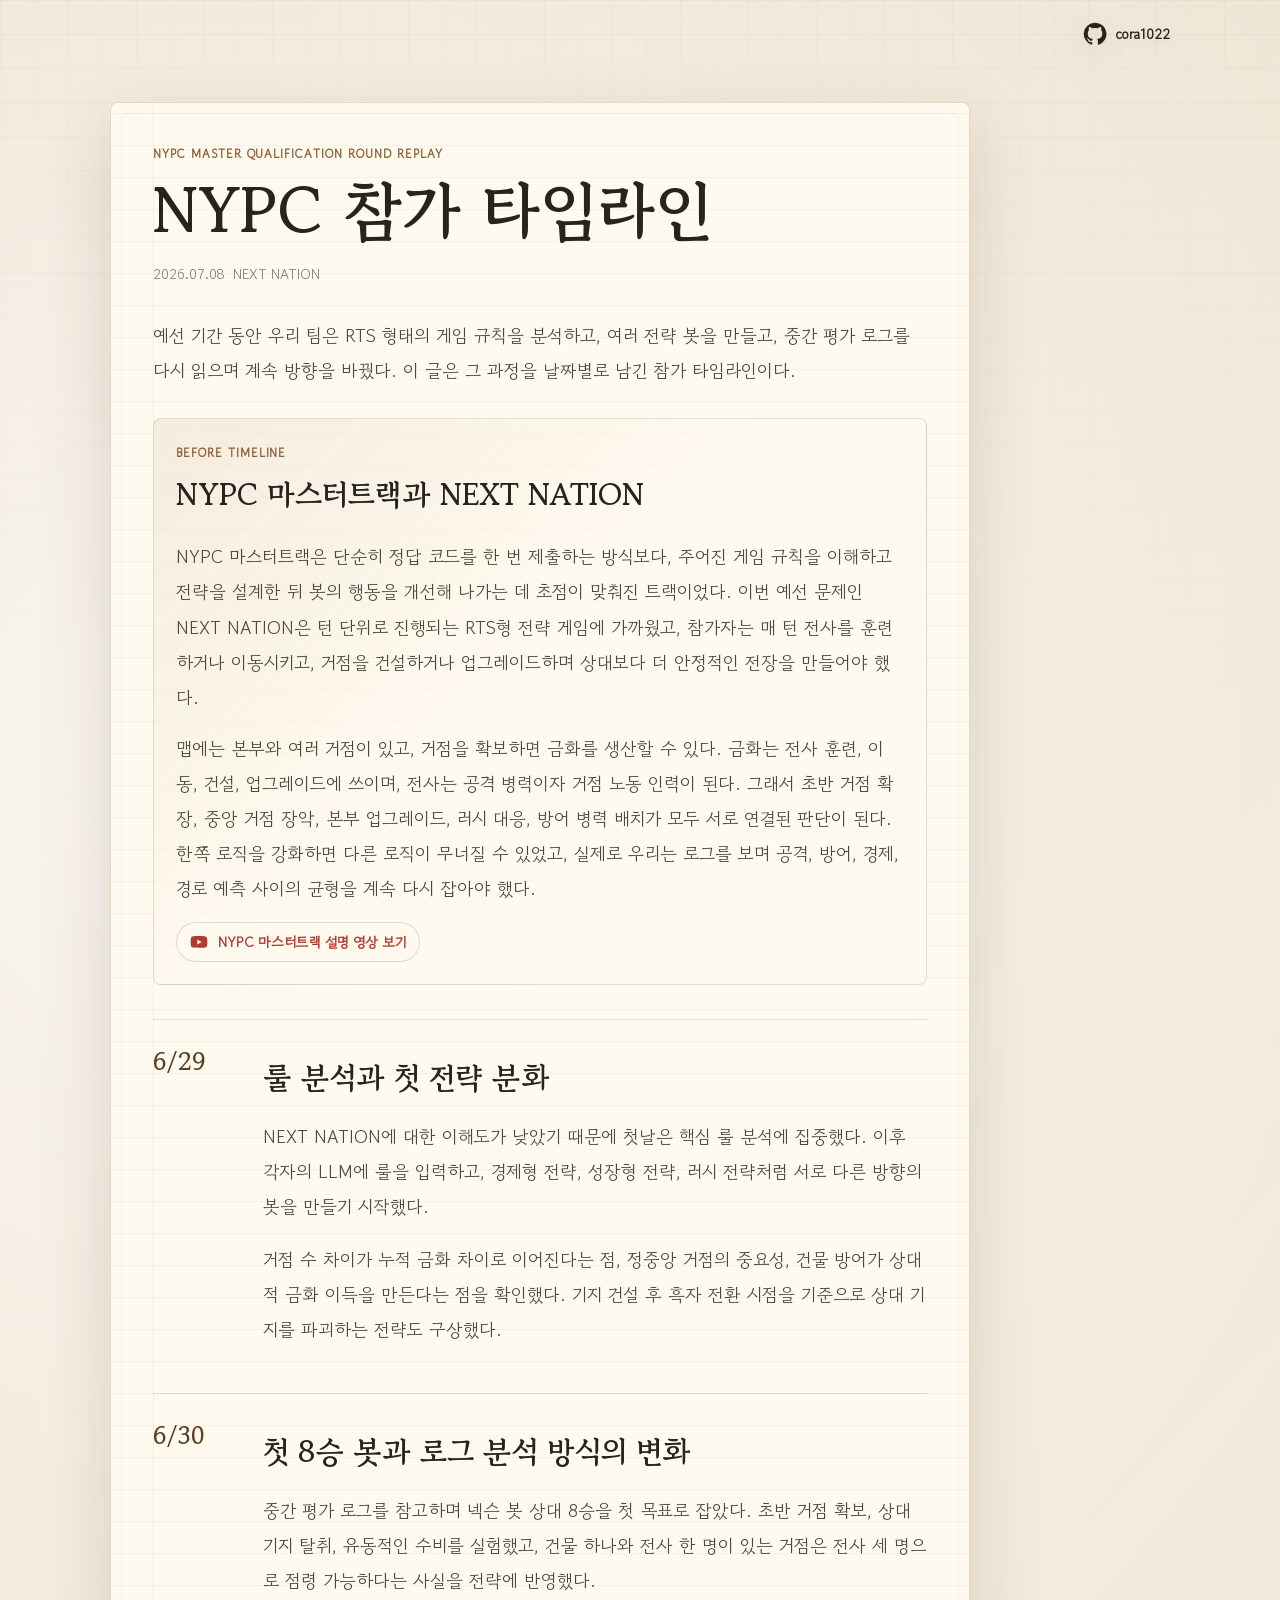
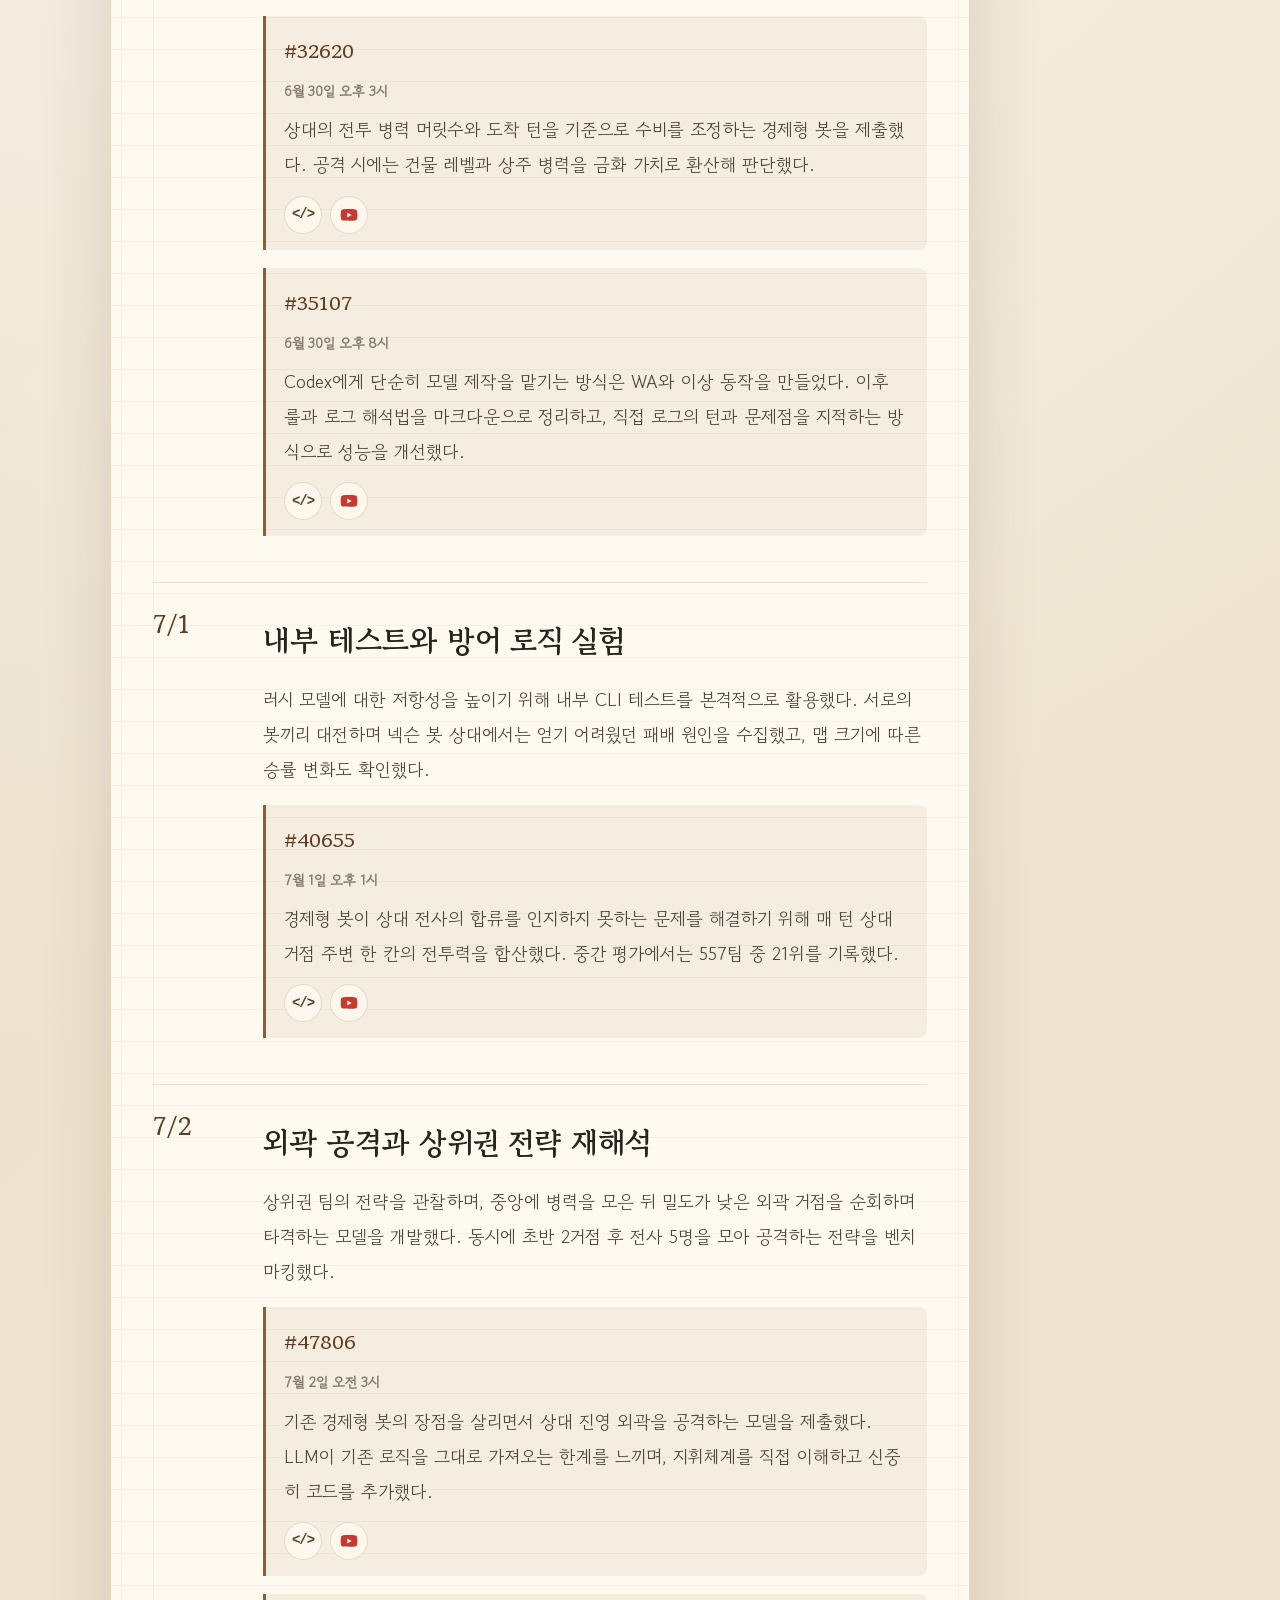
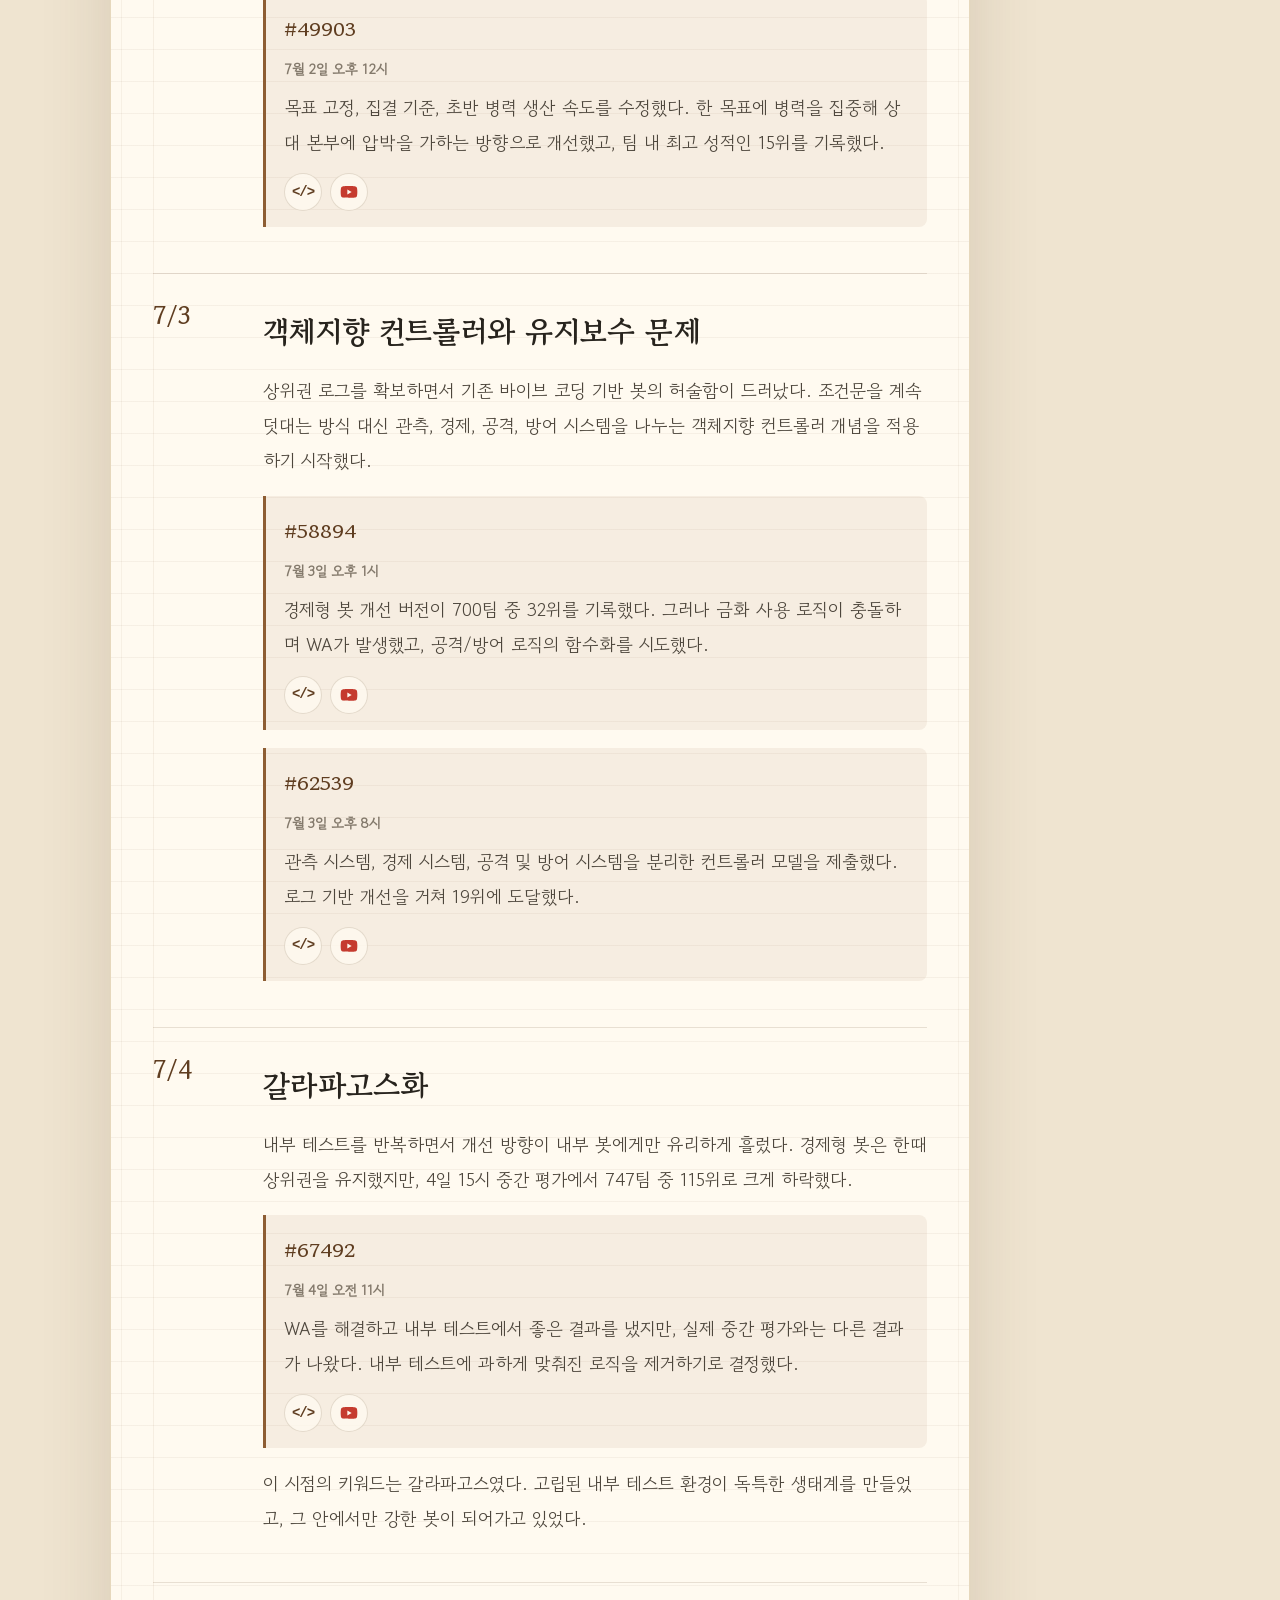
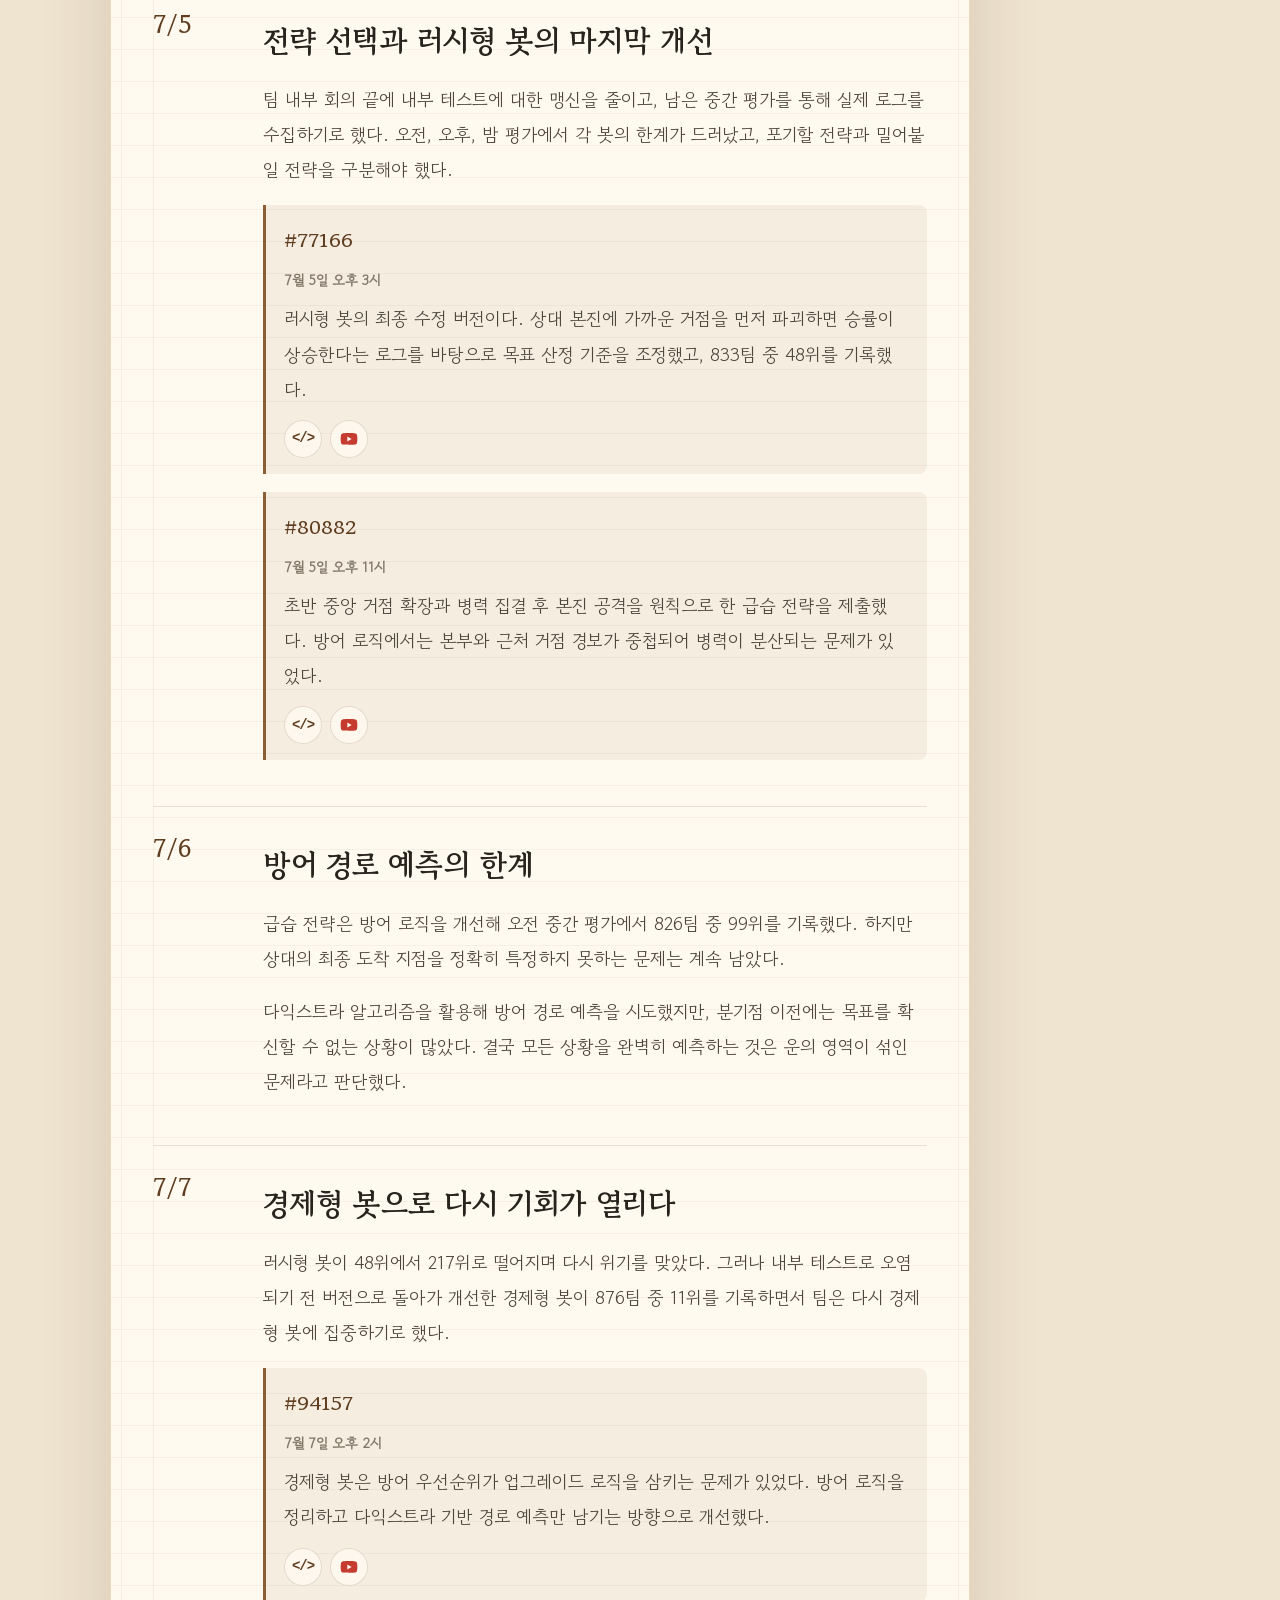
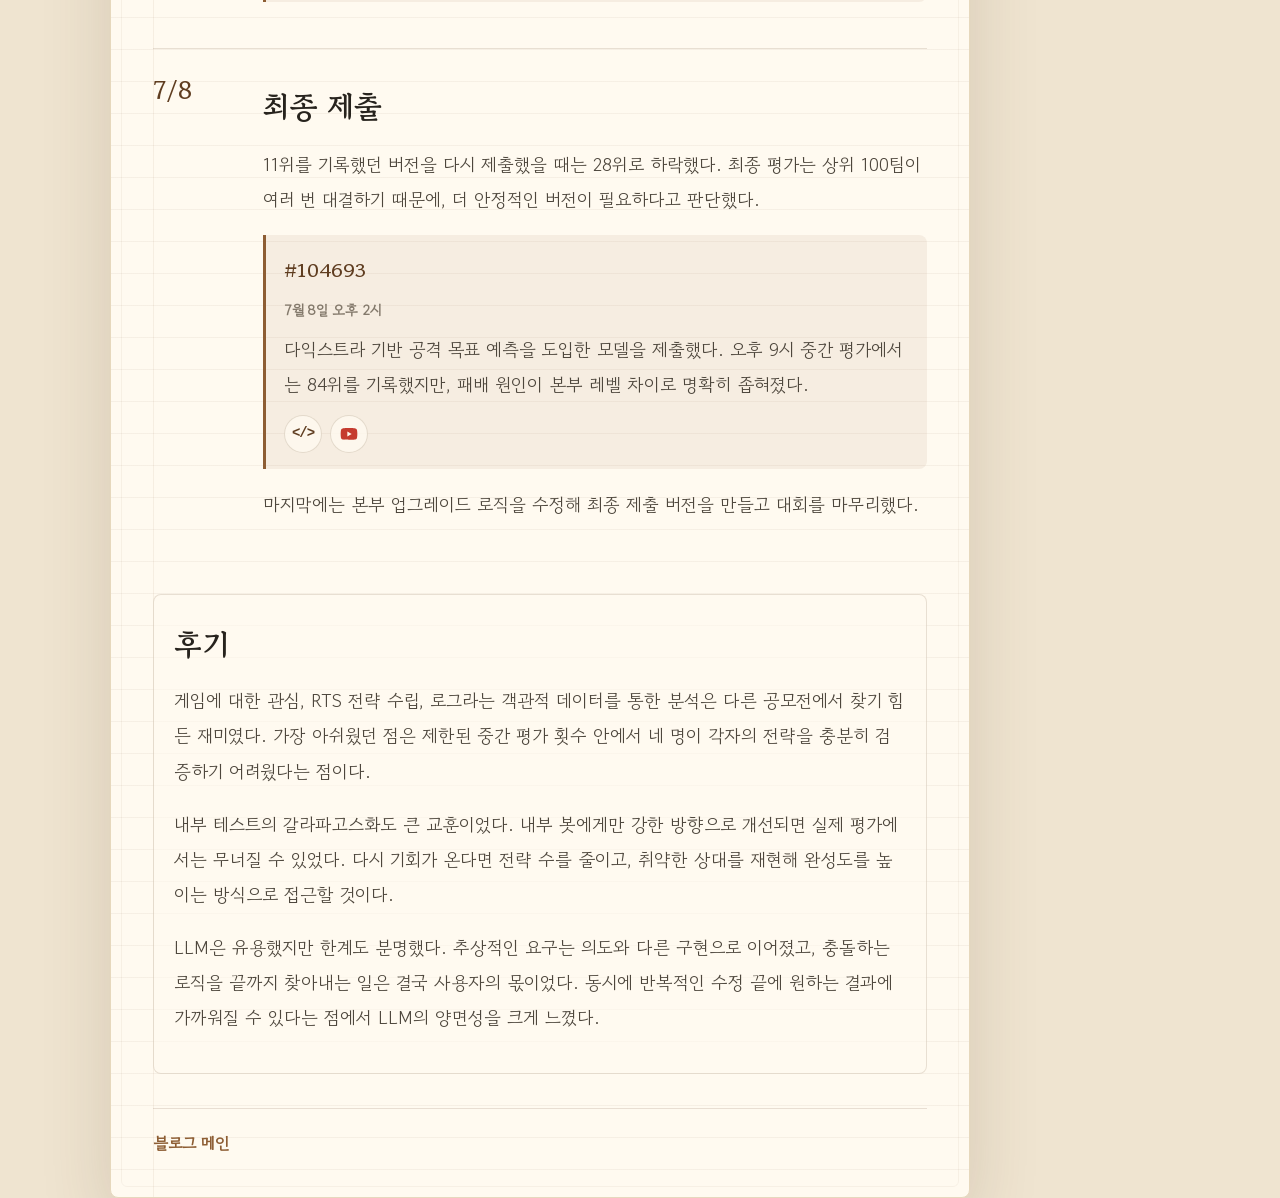
==== commit a53cb8a0: "Update NYPC timeline intro" ====
--- a/posts/nypc-participation-timeline.html
+++ b/posts/nypc-participation-timeline.html
@@ -28,13 +28,25 @@
         <h1>NYPC 참가 타임라인</h1>
         <div class="article-meta">
           <time datetime="2026-07-08">2026.07.08</time>
-          <span>About Creative</span>
           <span>NEXT NATION</span>
         </div>
       </header>
 
       <div class="article-content">
         <p>예선 기간 동안 우리 팀은 RTS 형태의 게임 규칙을 분석하고, 여러 전략 봇을 만들고, 중간 평가 로그를 다시 읽으며 계속 방향을 바꿨다. 이 글은 그 과정을 날짜별로 남긴 참가 타임라인이다.</p>
+
+        <section class="intro-brief" aria-labelledby="master-track-title">
+          <div>
+            <p class="eyebrow">Before Timeline</p>
+            <h2 id="master-track-title">NYPC 마스터트랙과 NEXT NATION</h2>
+          </div>
+          <p>NYPC 마스터트랙은 단순히 정답 코드를 한 번 제출하는 방식보다, 주어진 게임 규칙을 이해하고 전략을 설계한 뒤 봇의 행동을 개선해 나가는 데 초점이 맞춰진 트랙이었다. 이번 예선 문제인 NEXT NATION은 턴 단위로 진행되는 RTS형 전략 게임에 가까웠고, 참가자는 매 턴 전사를 훈련하거나 이동시키고, 거점을 건설하거나 업그레이드하며 상대보다 더 안정적인 전장을 만들어야 했다.</p>
+          <p>맵에는 본부와 여러 거점이 있고, 거점을 확보하면 금화를 생산할 수 있다. 금화는 전사 훈련, 이동, 건설, 업그레이드에 쓰이며, 전사는 공격 병력이자 거점 노동 인력이 된다. 그래서 초반 거점 확장, 중앙 거점 장악, 본부 업그레이드, 러시 대응, 방어 병력 배치가 모두 서로 연결된 판단이 된다. 한쪽 로직을 강화하면 다른 로직이 무너질 수 있었고, 실제로 우리는 로그를 보며 공격, 방어, 경제, 경로 예측 사이의 균형을 계속 다시 잡아야 했다.</p>
+          <a class="video-reference" href="https://www.youtube.com/watch?v=BnExruRtP1A&t=114s" rel="noreferrer" target="_blank">
+            <svg viewBox="0 0 24 24" aria-hidden="true"><path d="M21.6 7.2a2.7 2.7 0 0 0-1.9-1.9C18 4.9 12 4.9 12 4.9s-6 0-7.7.4a2.7 2.7 0 0 0-1.9 1.9A28.2 28.2 0 0 0 2 12a28.2 28.2 0 0 0 .4 4.8 2.7 2.7 0 0 0 1.9 1.9c1.7.4 7.7.4 7.7.4s6 0 7.7-.4a2.7 2.7 0 0 0 1.9-1.9A28.2 28.2 0 0 0 22 12a28.2 28.2 0 0 0-.4-4.8ZM10 15.1V8.9l5.2 3.1L10 15.1Z"/></svg>
+            <span>NYPC 마스터트랙 설명 영상 보기</span>
+          </a>
+        </section>
 
         <section class="timeline" aria-label="NYPC 참가 타임라인">
           <article class="timeline-entry">
--- a/assets/css/blog.css
+++ b/assets/css/blog.css
@@ -334,6 +334,58 @@
   margin-top: 0;
 }
 
+.intro-brief {
+  display: grid;
+  gap: 16px;
+  margin: 30px 0 34px;
+  padding: 22px;
+  border: 1px solid rgba(95, 61, 32, 0.16);
+  border-radius: var(--radius);
+  background:
+    linear-gradient(135deg, rgba(141, 93, 51, 0.09), transparent 46%),
+    rgba(255, 250, 240, 0.64);
+}
+
+.intro-brief h2 {
+  margin: 0;
+}
+
+.intro-brief p {
+  margin-bottom: 0;
+}
+
+.video-reference {
+  display: inline-flex;
+  align-items: center;
+  justify-self: start;
+  gap: 9px;
+  min-height: 40px;
+  padding: 8px 12px;
+  border: 1px solid rgba(95, 61, 32, 0.18);
+  border-radius: 999px;
+  background: rgba(255, 250, 240, 0.74);
+  color: #b33a2f;
+  font-size: 14px;
+  font-weight: 700;
+  line-height: 1.2;
+  text-decoration: none;
+  transition: box-shadow 160ms ease, transform 160ms ease, background-color 160ms ease;
+}
+
+.video-reference svg {
+  flex: 0 0 auto;
+  width: 20px;
+  height: 20px;
+  fill: currentColor;
+}
+
+.video-reference:hover,
+.video-reference:focus-visible {
+  background: var(--paper);
+  box-shadow: 0 10px 22px rgba(79, 56, 30, 0.14);
+  transform: translateY(-1px);
+}
+
 .timeline {
   display: grid;
   gap: 0;
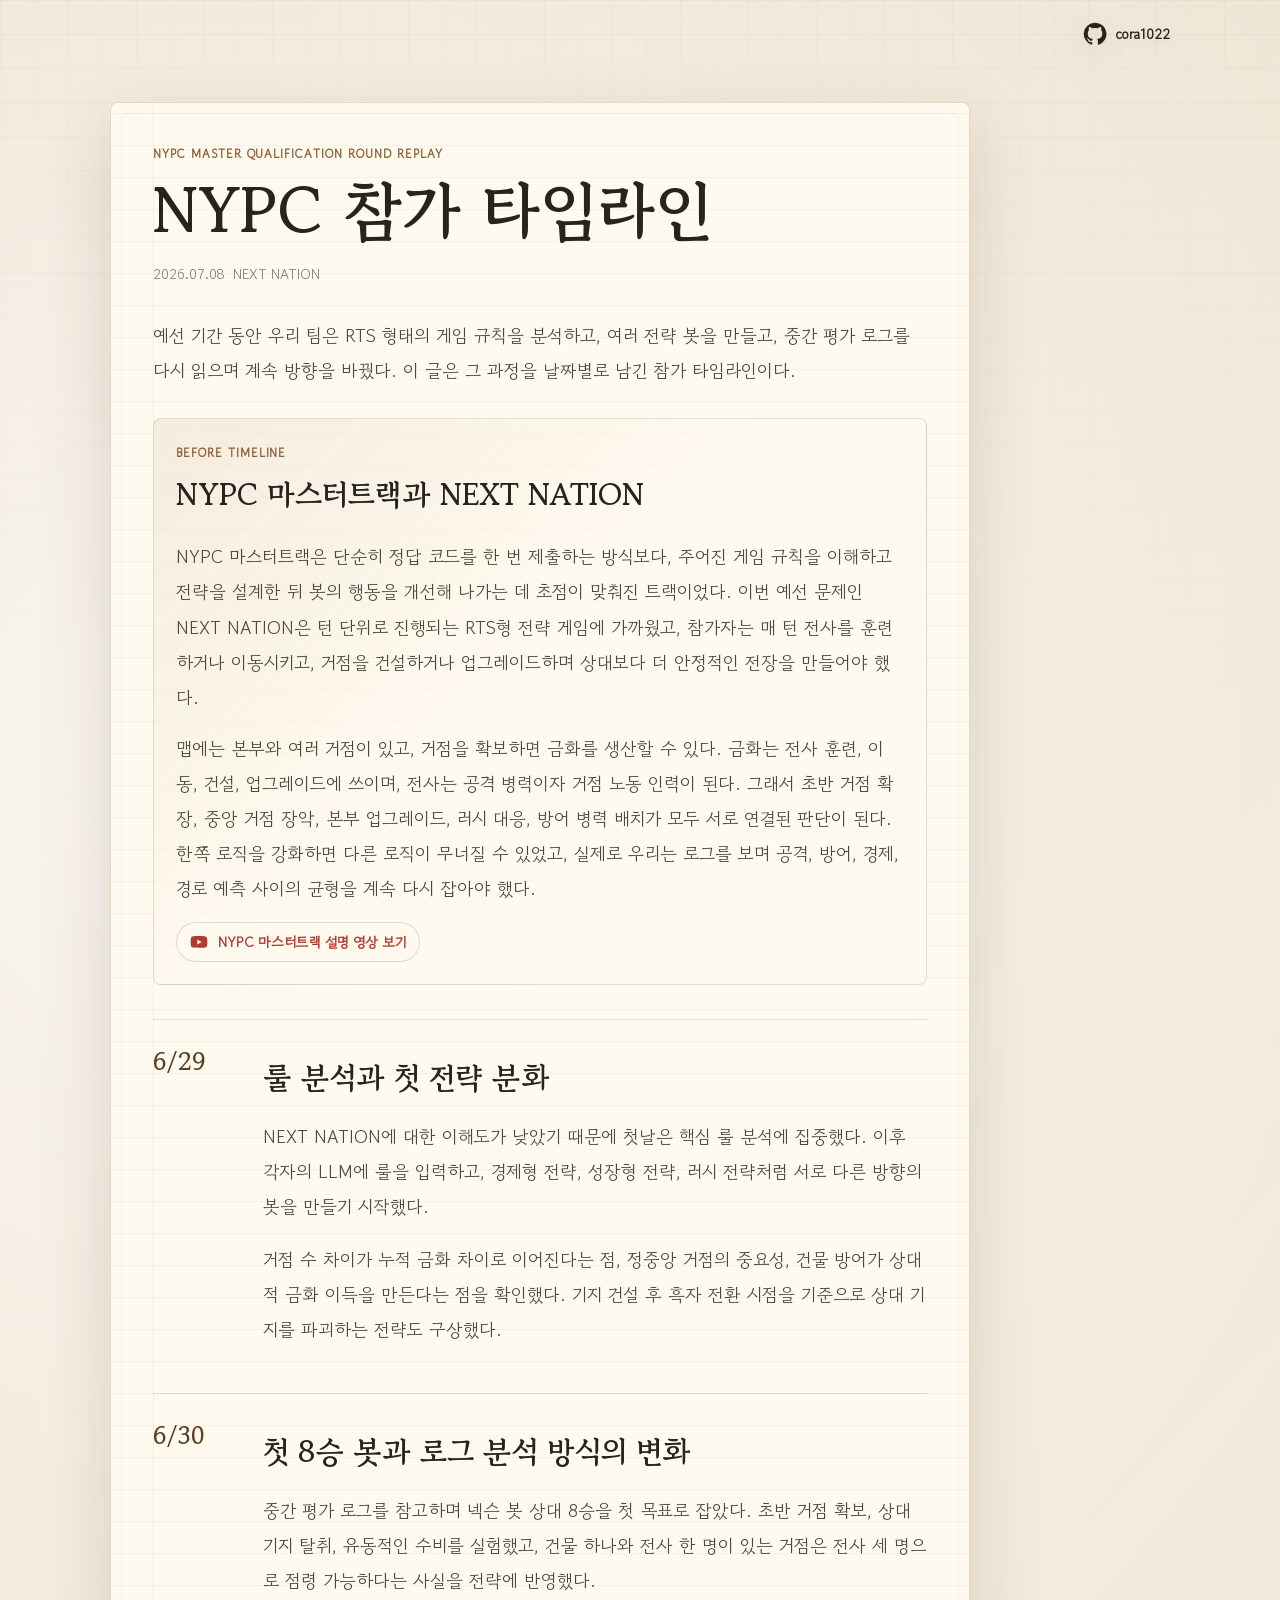
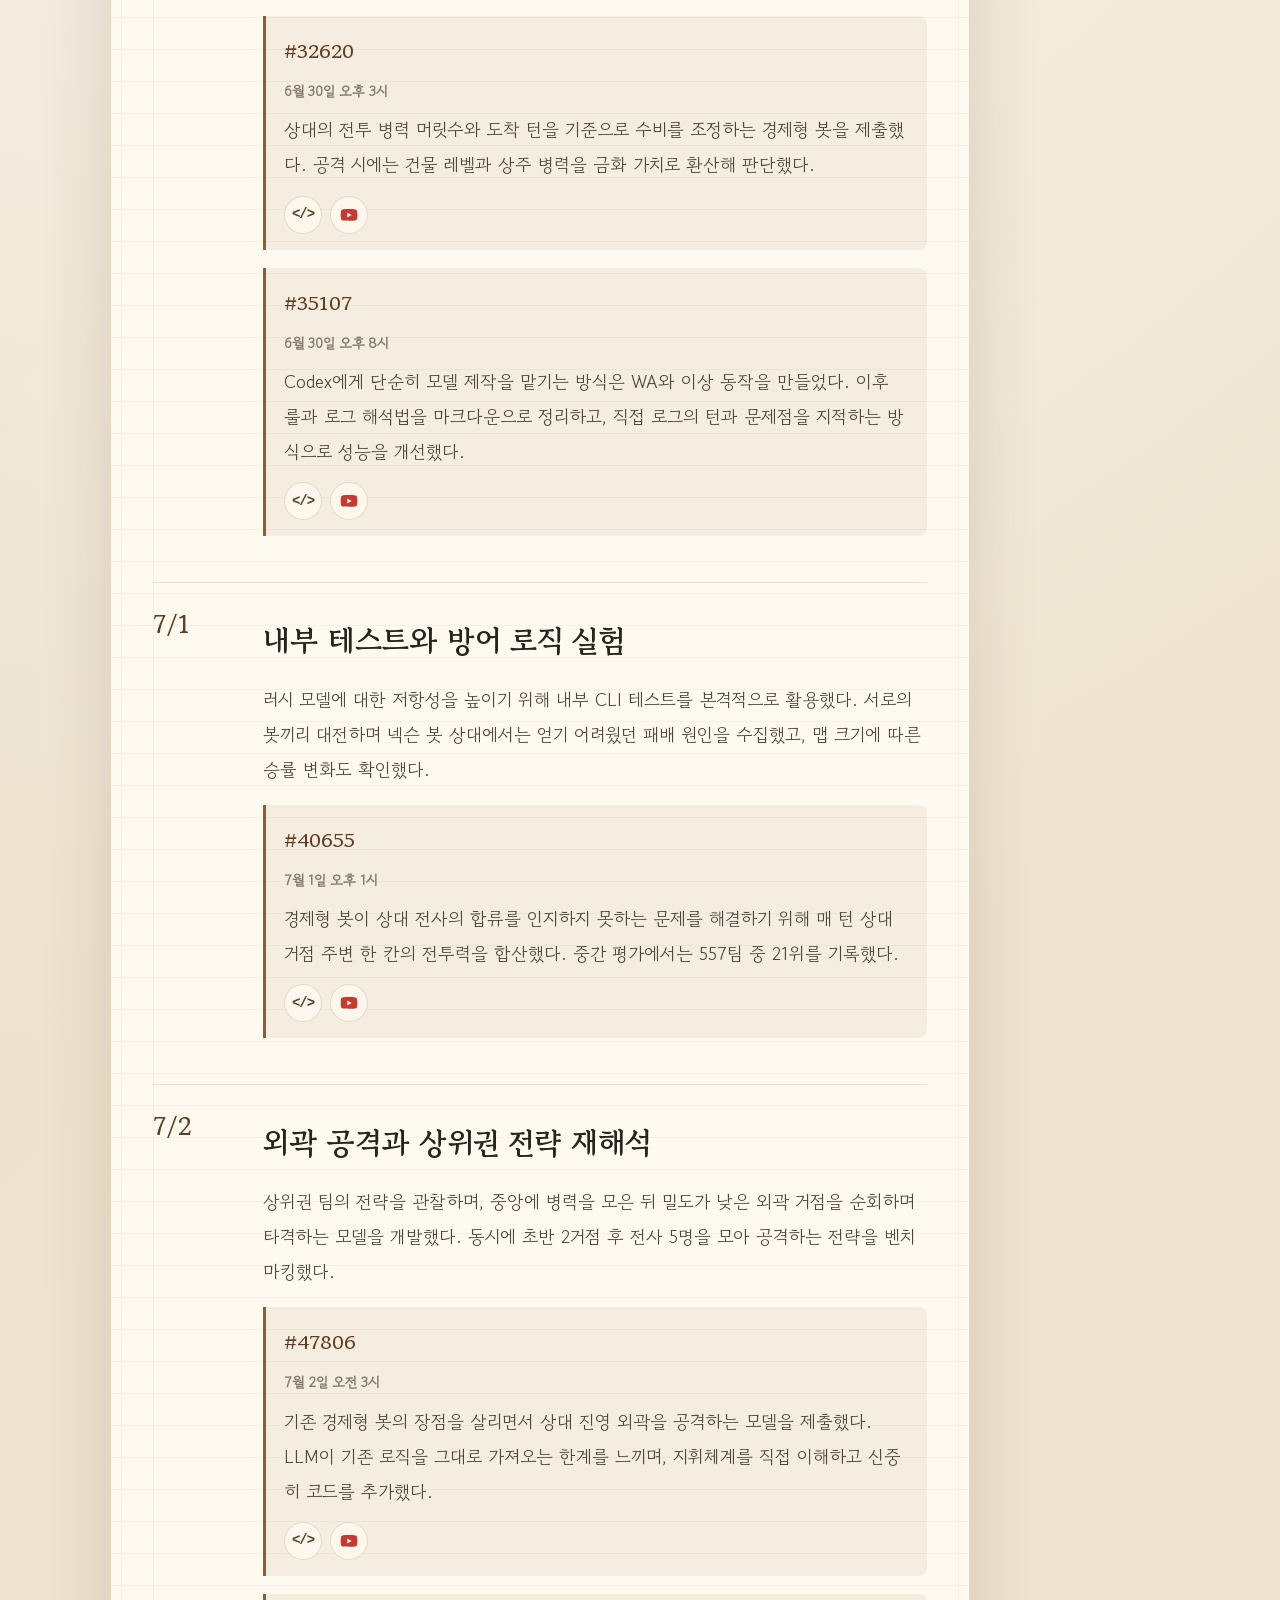
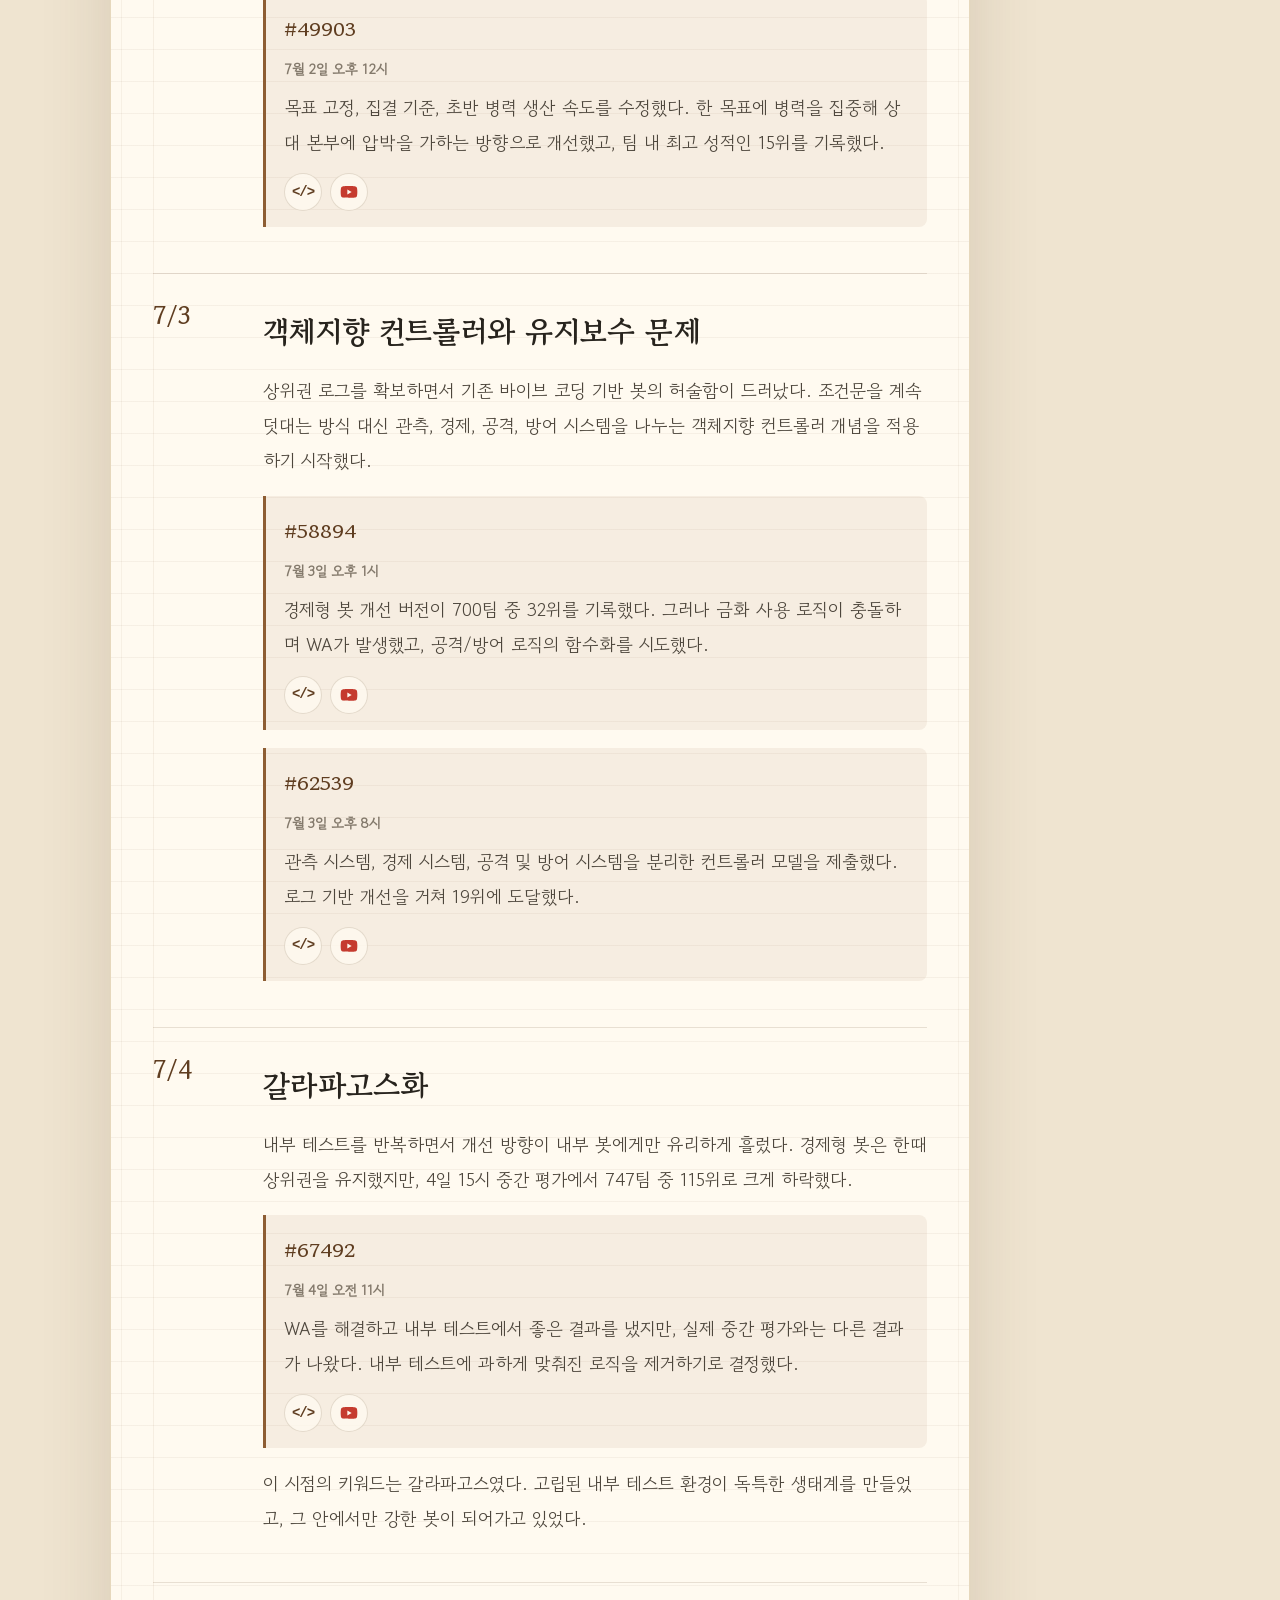
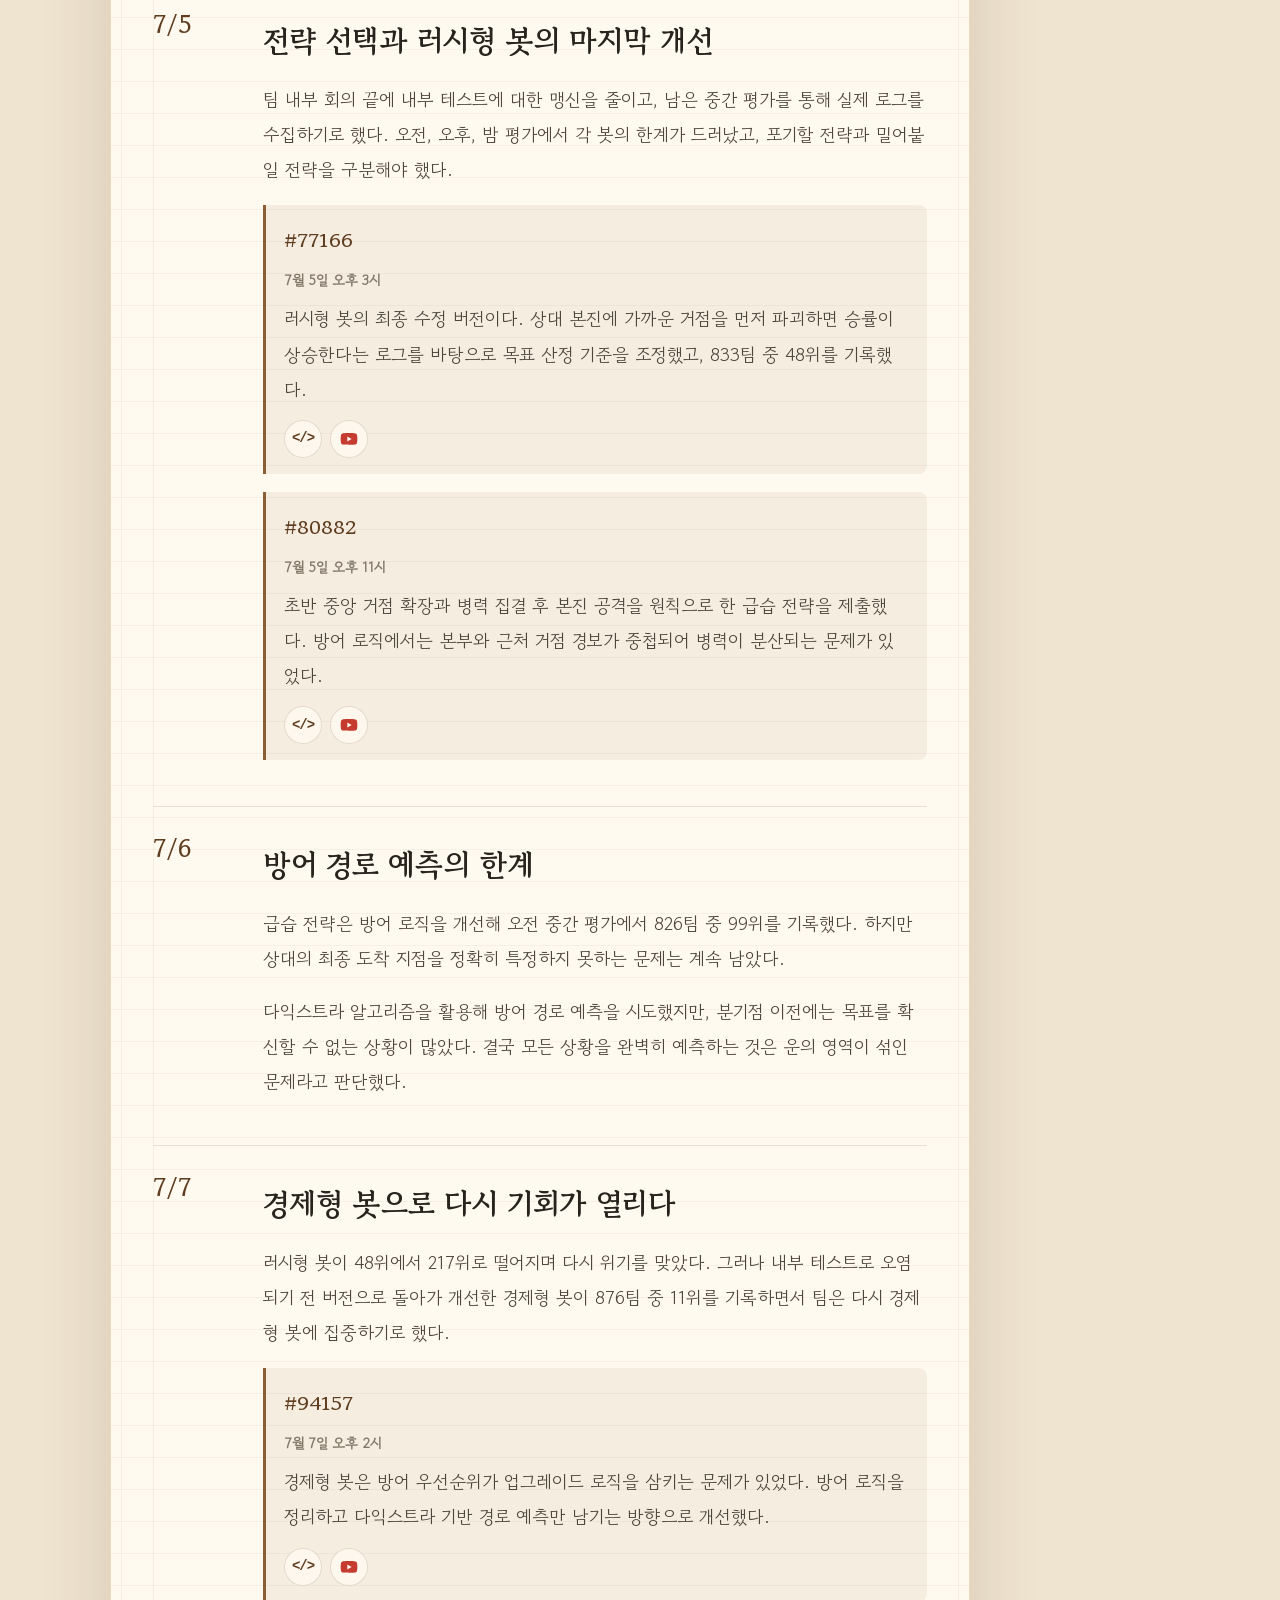
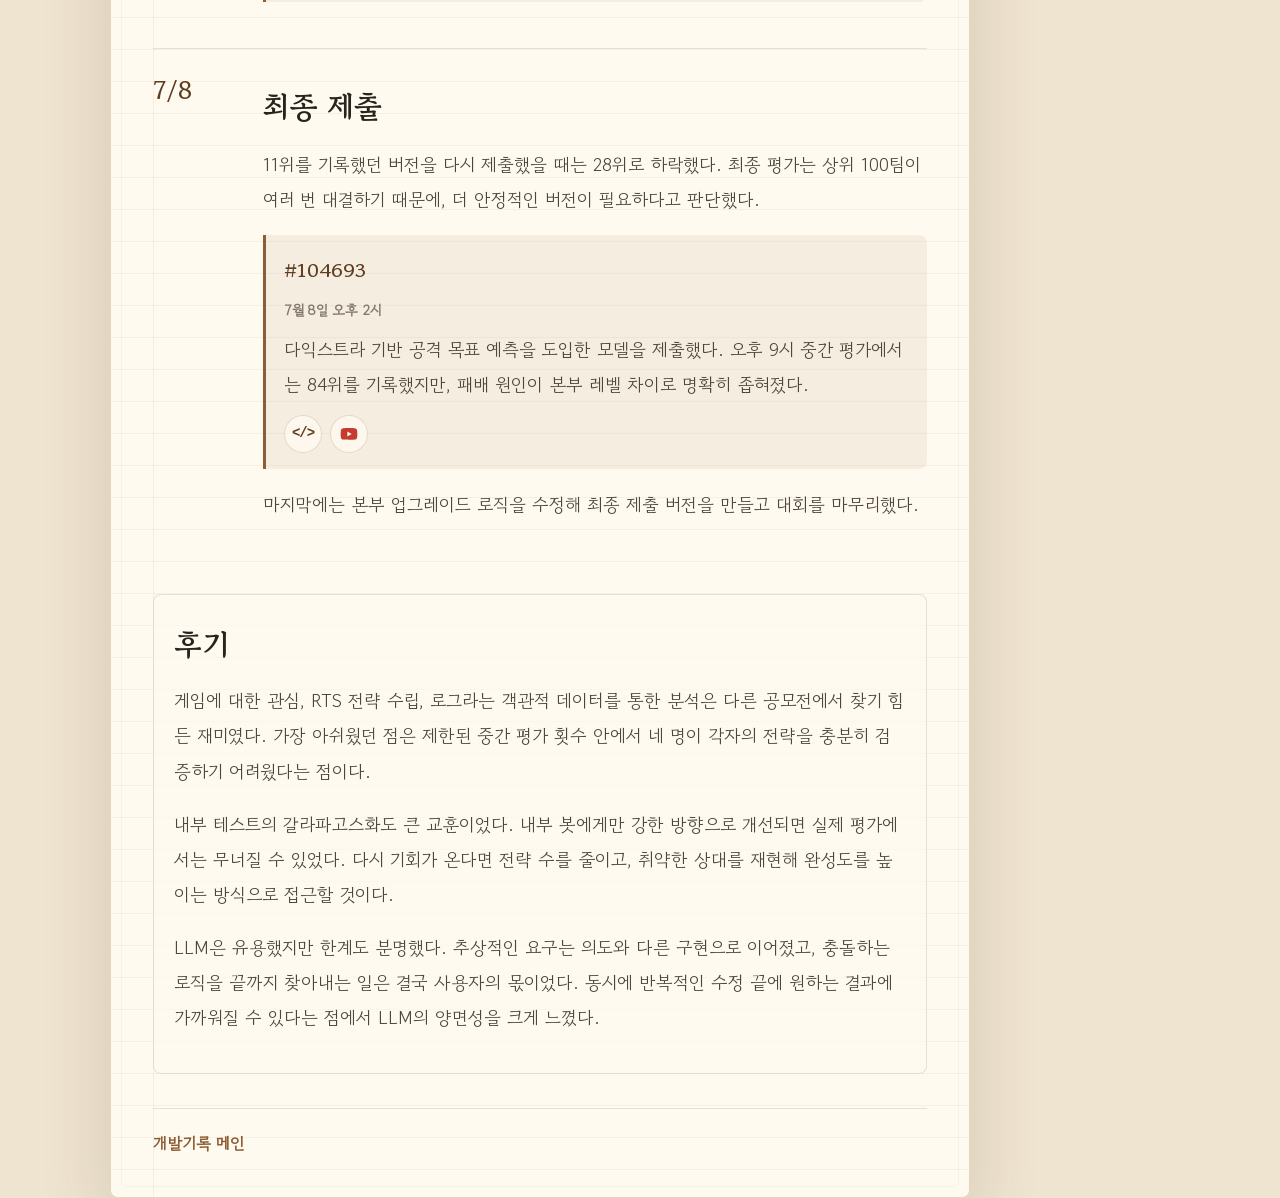
==== commit ed9b5587: "Rename blog wording to development log" ====
--- a/posts/nypc-participation-timeline.html
+++ b/posts/nypc-participation-timeline.html
@@ -250,7 +250,7 @@
         </section>
       </div>
       <footer class="article-actions">
-        <a class="text-link" href="../">블로그 메인</a>
+        <a class="text-link" href="../">개발기록 메인</a>
       </footer>
     </article>
   </main>
